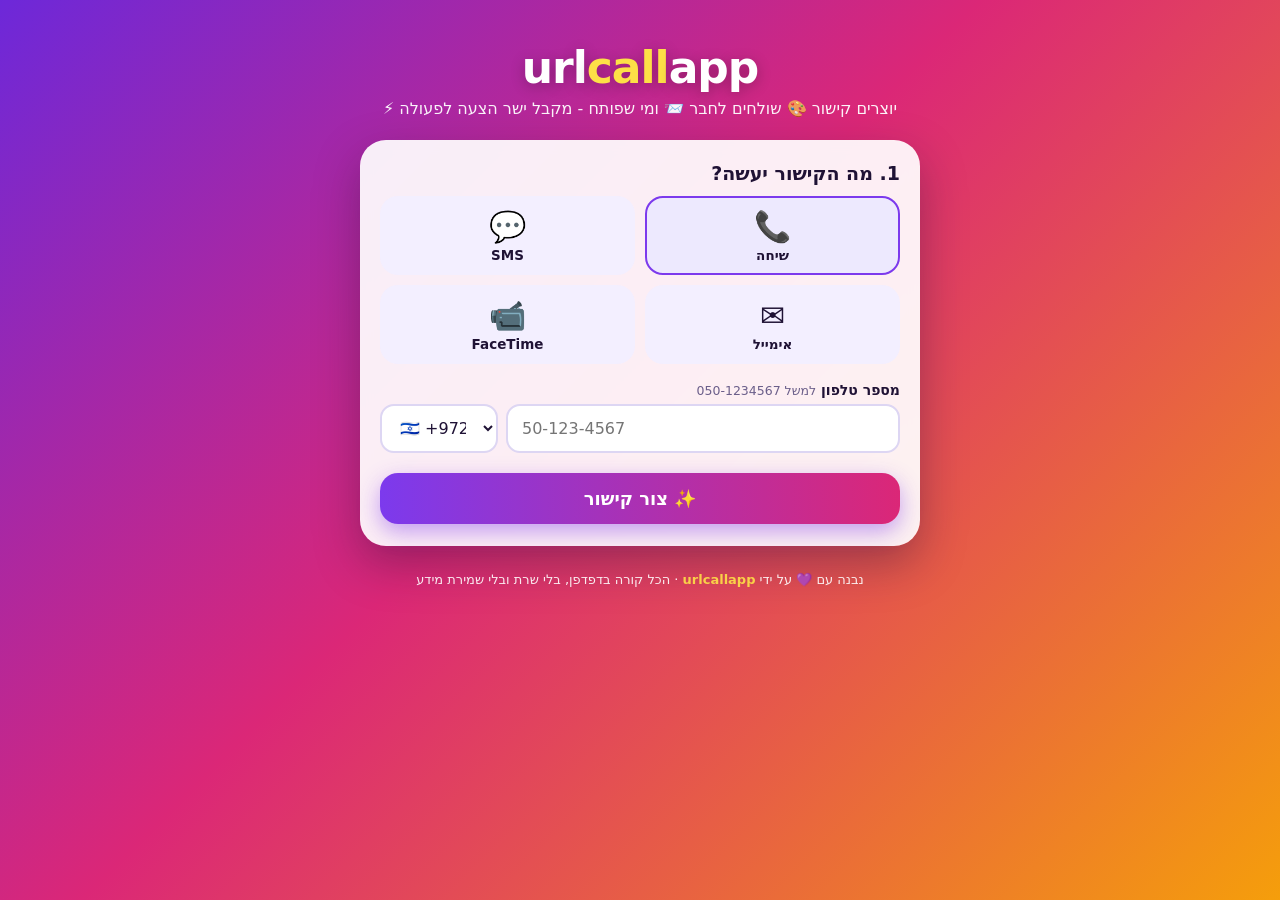
==== index.html @ d6817aa0 "urlcallapp: colorful protocol-link generator (tel/sms/mailto/facetime)" ====
<!DOCTYPE html>
<html lang="he" dir="rtl">
<head>
<meta charset="UTF-8">
<meta name="viewport" content="width=device-width, initial-scale=1.0, viewport-fit=cover">
<title>urlcallapp - קישורים שמפעילים פעולות</title>
<meta name="description" content="יוצרים קישור, שולחים, ומי שפותח מקבל ישר הצעה להתקשר, לשלוח וואטסאפ או מייל.">
<style>
  :root{
    --ink:#1f1235;
    --card:rgba(255,255,255,.92);
  }
  *{box-sizing:border-box;margin:0;padding:0}
  html,body{min-height:100%}
  body{
    font-family:"Heebo","Segoe UI",system-ui,-apple-system,Arial,sans-serif;
    color:var(--ink);
    background:linear-gradient(135deg,#6d28d9 0%,#db2777 45%,#f59e0b 100%);
    background-attachment:fixed;
    display:flex;flex-direction:column;align-items:center;
    padding:24px 14px 60px;
  }
  .wrap{width:100%;max-width:560px}
  header{text-align:center;color:#fff;margin:18px 0 22px}
  header .logo{
    font-size:44px;font-weight:800;letter-spacing:-1px;
    text-shadow:0 3px 14px rgba(0,0,0,.25);
  }
  header .logo span{color:#fde047}
  header p{margin-top:6px;font-size:16px;opacity:.95}
  .card{
    background:var(--card);
    border-radius:26px;
    padding:22px 20px;
    box-shadow:0 18px 45px rgba(31,18,53,.35);
    backdrop-filter:blur(6px);
  }
  h2{font-size:19px;margin-bottom:12px}
  .proto-grid{display:grid;grid-template-columns:repeat(2,1fr);gap:10px;margin-bottom:18px}
  .proto{
    border:2.5px solid transparent;
    background:#f3efff;
    border-radius:18px;
    padding:12px 6px 10px;
    text-align:center;cursor:pointer;
    transition:transform .12s ease, border-color .12s, background .12s;
    user-select:none;
  }
  .proto:hover{transform:translateY(-2px)}
  .proto .ic{font-size:30px;line-height:1.1}
  .proto .nm{font-size:13.5px;font-weight:700;margin-top:4px}
  .proto[data-p="tel"].active{border-color:#7c3aed;background:#ede9fe}
  .proto[data-p="sms"].active{border-color:#0891b2;background:#e0f7fc}
  .proto[data-p="mailto"].active{border-color:#db2777;background:#fde7f1}
  .proto[data-p="facetime"].active{border-color:#2563eb;background:#e3edfe}
  label{display:block;font-size:14px;font-weight:700;margin:14px 0 6px}
  .hint{font-weight:400;color:#6b5f8a;font-size:12.5px}
  input,textarea,select{
    width:100%;font:inherit;font-size:16px;
    padding:12px 14px;border-radius:14px;border:2px solid #ddd6f3;
    background:#fff;color:var(--ink);outline:none;
  }
  input:focus,textarea:focus,select:focus{border-color:#7c3aed}
  textarea{min-height:74px;resize:vertical}
  .phone-row{display:flex;gap:8px;direction:ltr}
  .phone-row select{width:118px;flex:none;direction:ltr}
  .phone-row input{flex:1;direction:ltr;text-align:left}
  .ltr{direction:ltr;text-align:left}
  .btn{
    display:block;width:100%;border:0;cursor:pointer;
    font:inherit;font-weight:800;font-size:18px;color:#fff;
    padding:15px;border-radius:18px;margin-top:20px;
    background:linear-gradient(90deg,#7c3aed,#db2777);
    box-shadow:0 8px 22px rgba(124,58,237,.45);
    transition:transform .12s ease;
  }
  .btn:hover{transform:translateY(-2px)}
  .btn:active{transform:scale(.98)}
  #result{display:none;margin-top:18px}
  #result.show{display:block}
  .link-box{
    display:flex;gap:8px;align-items:stretch;
  }
  #out{
    flex:1;font-size:13.5px;background:#f6f3ff;border:2px dashed #b9a8f0;
    border-radius:14px;padding:11px 12px;word-break:break-all;direction:ltr;text-align:left;
    display:flex;align-items:center;
  }
  .copy-btn{
    flex:none;border:0;cursor:pointer;font:inherit;font-weight:800;font-size:15px;
    border-radius:14px;padding:0 16px;color:#fff;
    background:linear-gradient(90deg,#f59e0b,#ea580c);
    box-shadow:0 6px 16px rgba(234,88,12,.4);
    transition:transform .12s;
  }
  .copy-btn:active{transform:scale(.95)}
  .copy-btn.ok{background:linear-gradient(90deg,#16a34a,#059669)}
  .actions-row{display:flex;gap:8px;margin-top:10px}
  .ghost{
    flex:1;text-align:center;text-decoration:none;font-weight:700;font-size:14.5px;
    padding:11px;border-radius:14px;border:2px solid #c9bdf0;color:#5b21b6;background:#fff;
  }
  .ghost:hover{background:#f3efff}
  /* landing mode */
  #landing{display:none;text-align:center}
  body.landing #builder,body.landing header .sub{display:none}
  body.landing #landing{display:block}
  .big-ic{font-size:84px;line-height:1.15;animation:pop .5s ease}
  @keyframes pop{0%{transform:scale(.3);opacity:0}70%{transform:scale(1.12)}100%{transform:scale(1)}}
  .land-title{font-size:24px;font-weight:800;margin:10px 0 4px}
  .land-detail{font-size:17px;color:#4c3f73;word-break:break-all;direction:ltr}
  .land-note{font-size:13.5px;color:#6b5f8a;margin-top:14px}
  footer{color:#fff;text-align:center;margin-top:26px;font-size:13px;opacity:.9}
  footer a{color:#fde047;text-decoration:none;font-weight:700}
  .toast{
    position:fixed;bottom:26px;left:50%;transform:translateX(-50%) translateY(20px);
    background:#16a34a;color:#fff;font-weight:800;padding:12px 22px;border-radius:999px;
    opacity:0;pointer-events:none;transition:all .25s ease;box-shadow:0 10px 26px rgba(0,0,0,.3);
  }
  .toast.show{opacity:1;transform:translateX(-50%) translateY(0)}
</style>
</head>
<body>
<div class="wrap">
  <header>
    <div class="logo">url<span>call</span>app</div>
    <p class="sub">יוצרים קישור 🎨 שולחים לחבר 📨 ומי שפותח - מקבל ישר הצעה לפעולה ⚡</p>
  </header>

  <div class="card" id="builder">
    <h2>1. מה הקישור יעשה?</h2>
    <div class="proto-grid" id="protos"></div>

    <div id="fields"></div>

    <button class="btn" id="gen">✨ צור קישור</button>

    <div id="result">
      <h2>2. הקישור מוכן 🎉</h2>
      <div class="link-box">
        <div id="out"></div>
        <button class="copy-btn" id="copy">העתקה</button>
      </div>
      <div class="actions-row">
        <a class="ghost" id="try" href="#" target="_blank" rel="noopener">🧪 נסה את הקישור</a>
        <button class="ghost" id="share">📤 שיתוף</button>
      </div>
    </div>
  </div>

  <div class="card" id="landing">
    <div class="big-ic" id="lIc">📞</div>
    <div class="land-title" id="lTitle"></div>
    <div class="land-detail" id="lDetail"></div>
    <button class="btn" id="lGo"></button>
    <div class="land-note" id="lNote">אם הפעולה לא נפתחה לבד - לוחצים על הכפתור 👆</div>
  </div>

  <footer>
    נבנה עם 💜 על ידי <a href="https://github.com/urlcallapp" target="_blank" rel="noopener">urlcallapp</a> · הכל קורה בדפדפן, בלי שרת ובלי שמירת מידע
  </footer>
</div>
<div class="toast" id="toast">הקישור הועתק! ✅</div>

<script>
(function(){
  "use strict";

  var PROTOCOLS = {
    tel: {
      name:"שיחה", icon:"📞",
      fields:[{k:"phone",type:"phone",label:"מספר טלפון",hint:"למשל 050-1234567"}],
      target:function(d){ return "tel:" + d.phoneDial; },
      land:function(d){ return {title:"שיחה יוצאת אל", detail:d.phonePretty, btn:"📞 התקשר עכשיו"}; }
    },
    sms: {
      name:"SMS", icon:"💬",
      fields:[
        {k:"phone",type:"phone",label:"מספר טלפון"},
        {k:"text",type:"textarea",label:"הודעה (לא חובה)"}
      ],
      target:function(d){ return "sms:" + d.phoneDial + (d.text ? "?&body=" + encodeURIComponent(d.text) : ""); },
      land:function(d){ return {title:"שליחת SMS אל", detail:d.phonePretty, btn:"💬 פתח הודעה"}; }
    },
    mailto: {
      name:"אימייל", icon:"✉️",
      fields:[
        {k:"email",type:"email",label:"כתובת מייל"},
        {k:"subject",type:"text",label:"נושא (לא חובה)"},
        {k:"body",type:"textarea",label:"תוכן (לא חובה)"}
      ],
      target:function(d){
        var q=[];
        if(d.subject) q.push("subject=" + encodeURIComponent(d.subject));
        if(d.body) q.push("body=" + encodeURIComponent(d.body));
        return "mailto:" + d.email + (q.length ? "?" + q.join("&") : "");
      },
      land:function(d){ return {title:"כתיבת מייל אל", detail:d.email, btn:"✉️ פתח מייל"}; }
    },
    facetime: {
      name:"FaceTime", icon:"📹",
      fields:[{k:"phone",type:"phone",label:"מספר טלפון או אימייל",hint:"מספר, או כתובת מייל של Apple ID"}],
      target:function(d){ return "facetime:" + (d.phoneDial || d.raw); },
      land:function(d){ return {title:"שיחת FaceTime אל", detail:d.phonePretty, btn:"📹 התחל FaceTime"}; }
    },
  };

  var CODES = [
    ["+972","🇮🇱 +972"],["+1","🇺🇸 +1"],["+44","🇬🇧 +44"],["+49","🇩🇪 +49"],
    ["+33","🇫🇷 +33"],["+39","🇮🇹 +39"],["+34","🇪🇸 +34"],["+7","🇷🇺 +7"],
    ["+91","🇮🇳 +91"],["+971","🇦🇪 +971"],["+90","🇹🇷 +90"]
  ];

  var $ = function(id){ return document.getElementById(id); };
  var builder=$("builder"), protosEl=$("protos"), fieldsEl=$("fields"),
      resultEl=$("result"), outEl=$("out"), copyBtn=$("copy"), tryLink=$("try"),
      shareBtn=$("share"), toast=$("toast");

  function esc(s){ return String(s).replace(/[&<>"']/g,function(c){
    return {"&":"&amp;","<":"&lt;",">":"&gt;",'"':"&quot;","'":"&#39;"}[c]; }); }

  /* ---------- landing mode ---------- */
  var qs = new URLSearchParams(location.search);
  var lp = qs.get("p");
  if(lp && PROTOCOLS[lp]){
    var data = {};
    qs.forEach(function(v,k){ if(k!=="p") data[k]=v; });
    decoratePhone(data);
    var proto = PROTOCOLS[lp];
    var target;
    try { target = proto.target(data); } catch(e){ target=null; }
    if(target){
      var info = proto.land(data);
      document.body.classList.add("landing");
      document.title = info.title + " " + (info.detail||"") + " · urlcallapp";
      $("lIc").textContent = proto.icon;
      $("lTitle").textContent = info.title;
      $("lDetail").textContent = info.detail || "";
      var go = $("lGo");
      go.textContent = info.btn;
      go.addEventListener("click", function(){ window.location.href = target; });
      // ניסיון פתיחה אוטומטי; חלק מהדפדפנים דורשים מגע של המשתמש ואז הכפתור מחכה
      setTimeout(function(){ window.location.href = target; }, 650);
      return;
    }
  }

  /* ---------- builder mode ---------- */
  var current = "tel";

  Object.keys(PROTOCOLS).forEach(function(key){
    var p = PROTOCOLS[key];
    var el = document.createElement("div");
    el.className = "proto" + (key===current ? " active":"");
    el.dataset.p = key;
    el.innerHTML = '<div class="ic">'+p.icon+'</div><div class="nm">'+esc(p.name)+'</div>';
    el.addEventListener("click", function(){
      current = key;
      Array.prototype.forEach.call(protosEl.children,function(c){
        c.classList.toggle("active", c.dataset.p===key);
      });
      renderFields();
      resultEl.classList.remove("show");
    });
    protosEl.appendChild(el);
  });

  function renderFields(){
    var p = PROTOCOLS[current];
    fieldsEl.innerHTML = "";
    p.fields.forEach(function(f){
      var lab = document.createElement("label");
      lab.innerHTML = esc(f.label) + (f.hint ? ' <span class="hint">'+esc(f.hint)+'</span>' : "");
      fieldsEl.appendChild(lab);
      if(f.type==="phone"){
        var row = document.createElement("div");
        row.className = "phone-row";
        var sel = document.createElement("select");
        sel.id = "f_"+f.k+"_code";
        CODES.forEach(function(c){
          var o=document.createElement("option");
          o.value=c[0]; o.textContent=c[1];
          sel.appendChild(o);
        });
        var inp = document.createElement("input");
        inp.id = "f_"+f.k; inp.type="tel"; inp.placeholder="50-123-4567";
        inp.autocomplete="off"; inp.inputMode="tel";
        row.appendChild(sel); row.appendChild(inp);
        fieldsEl.appendChild(row);
      } else if(f.type==="textarea"){
        var ta=document.createElement("textarea");
        ta.id="f_"+f.k; ta.placeholder=f.label.replace(" (לא חובה)","");
        fieldsEl.appendChild(ta);
      } else {
        var i2=document.createElement("input");
        i2.id="f_"+f.k; i2.type = f.type==="email" ? "email" : "text";
        if(f.type==="email") i2.className="ltr";
        fieldsEl.appendChild(i2);
      }
    });
  }
  renderFields();

  function val(k){ var e=$("f_"+k); return e ? e.value.trim() : ""; }

  function decoratePhone(d){
    if(!d.phone) return;
    var raw = d.phone;
    var code = d.phone_code || "";
    var digits = raw.replace(/[^\d+]/g,"");
    var intl;
    if(digits.charAt(0)==="+"){ intl = digits.slice(1); }
    else if(code){ intl = code.replace("+","") + digits.replace(/^0+/,""); }
    else if(/^0/.test(digits)){ intl = "972" + digits.replace(/^0+/,""); }
    else { intl = digits; }
    d.raw = raw;
    d.phoneIntl = intl;
    d.phoneDial = /^\+/.test(digits) ? digits : (code ? code + digits.replace(/^0+/,"") : digits);
    d.phonePretty = raw;
  }

  $("gen").addEventListener("click", function(){
    var p = PROTOCOLS[current];
    var params = new URLSearchParams();
    params.set("p", current);
    var missing = false;
    p.fields.forEach(function(f){
      var v = val(f.k);
      if(f.type==="phone"){
        var codeEl = $("f_"+f.k+"_code");
        if(!v){ missing = true; }
        params.set("phone", v);
        if(codeEl) params.set("phone_code", codeEl.value);
      } else {
        if(!v && f.label.indexOf("לא חובה")===-1) missing = true;
        if(v) params.set(f.k, v);
      }
    });
    if(missing){
      toast.textContent = "חסר שדה חובה ✍️";
      toast.style.background="#dc2626";
      toast.classList.add("show");
      setTimeout(function(){ toast.classList.remove("show"); }, 1800);
      return;
    }
    var url = location.origin + location.pathname + "?" + params.toString();
    outEl.textContent = url;
    tryLink.href = url;
    resultEl.classList.add("show");
    resultEl.scrollIntoView({behavior:"smooth", block:"nearest"});
  });

  function doCopy(){
    var text = outEl.textContent;
    function ok(){
      copyBtn.textContent = "הועתק ✅";
      copyBtn.classList.add("ok");
      toast.textContent = "הקישור הועתק! ✅";
      toast.style.background="#16a34a";
      toast.classList.add("show");
      setTimeout(function(){
        toast.classList.remove("show");
        copyBtn.textContent = "העתקה";
        copyBtn.classList.remove("ok");
      }, 1800);
    }
    if(navigator.clipboard && navigator.clipboard.writeText){
      navigator.clipboard.writeText(text).then(ok, function(){ fallback(); });
    } else { fallback(); }
    function fallback(){
      var ta=document.createElement("textarea");
      ta.value=text; document.body.appendChild(ta);
      ta.select();
      try{ document.execCommand("copy"); ok(); }catch(e){}
      document.body.removeChild(ta);
    }
  }
  copyBtn.addEventListener("click", doCopy);

  shareBtn.addEventListener("click", function(){
    var url = outEl.textContent;
    if(navigator.share){
      navigator.share({title:"urlcallapp", url:url}).catch(function(){});
    } else {
      doCopy();
    }
  });
})();
</script>
</body>
</html>
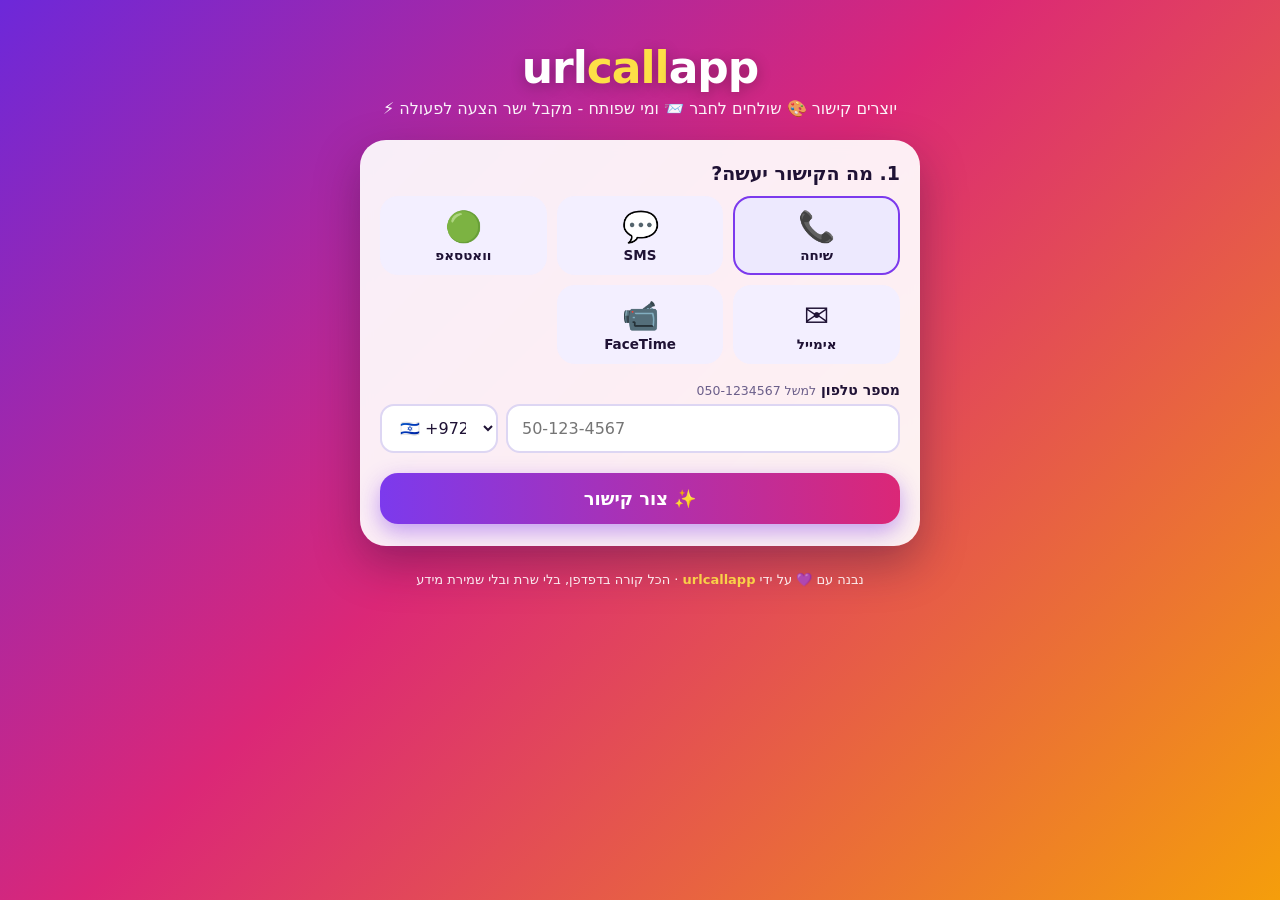
==== commit 0912d0e3: "Add WhatsApp click-to-chat (number+text or text-only), README" ====
--- a/index.html
+++ b/index.html
@@ -36,7 +36,7 @@
     backdrop-filter:blur(6px);
   }
   h2{font-size:19px;margin-bottom:12px}
-  .proto-grid{display:grid;grid-template-columns:repeat(2,1fr);gap:10px;margin-bottom:18px}
+  .proto-grid{display:grid;grid-template-columns:repeat(3,1fr);gap:10px;margin-bottom:18px}
   .proto{
     border:2.5px solid transparent;
     background:#f3efff;
@@ -51,6 +51,7 @@
   .proto .nm{font-size:13.5px;font-weight:700;margin-top:4px}
   .proto[data-p="tel"].active{border-color:#7c3aed;background:#ede9fe}
   .proto[data-p="sms"].active{border-color:#0891b2;background:#e0f7fc}
+  .proto[data-p="whatsapp"].active{border-color:#16a34a;background:#e6f9ed}
   .proto[data-p="mailto"].active{border-color:#db2777;background:#fde7f1}
   .proto[data-p="facetime"].active{border-color:#2563eb;background:#e3edfe}
   label{display:block;font-size:14px;font-weight:700;margin:14px 0 6px}
@@ -181,6 +182,22 @@
       ],
       target:function(d){ return "sms:" + d.phoneDial + (d.text ? "?&body=" + encodeURIComponent(d.text) : ""); },
       land:function(d){ return {title:"שליחת SMS אל", detail:d.phonePretty, btn:"💬 פתח הודעה"}; }
+    },
+    whatsapp: {
+      name:"וואטסאפ", icon:"🟢",
+      anyOf:["phone","text"],
+      fields:[
+        {k:"phone",type:"phone",label:"מספר טלפון",hint:"או למטה: הודעה בלבד והנמען ייבחר בוואטסאפ"},
+        {k:"text",type:"textarea",label:"הודעה מוכנה מראש"}
+      ],
+      target:function(d){
+        if(d.phoneIntl){ return "https://wa.me/" + d.phoneIntl + (d.text ? "?text=" + encodeURIComponent(d.text) : ""); }
+        return "https://wa.me/?text=" + encodeURIComponent(d.text);
+      },
+      land:function(d){
+        if(d.phoneIntl) return {title:"שיחת וואטסאפ עם", detail:d.phonePretty, btn:"🟢 פתח וואטסאפ"};
+        return {title:"הודעת וואטסאפ", detail:d.text || "", btn:"🟢 בחר נמען בוואטסאפ"};
+      }
     },
     mailto: {
       name:"אימייל", icon:"✉️",
@@ -328,14 +345,18 @@
       var v = val(f.k);
       if(f.type==="phone"){
         var codeEl = $("f_"+f.k+"_code");
-        if(!v){ missing = true; }
-        params.set("phone", v);
-        if(codeEl) params.set("phone_code", codeEl.value);
+        if(!v && !p.anyOf){ missing = true; }
+        if(v) params.set("phone", v);
+        if(codeEl && v) params.set("phone_code", codeEl.value);
       } else {
-        if(!v && f.label.indexOf("לא חובה")===-1) missing = true;
+        if(!v && !p.anyOf && f.label.indexOf("לא חובה")===-1) missing = true;
         if(v) params.set(f.k, v);
       }
     });
+    if(p.anyOf){
+      var any = p.anyOf.some(function(k){ return !!val(k); });
+      if(!any) missing = true;
+    }
     if(missing){
       toast.textContent = "חסר שדה חובה ✍️";
       toast.style.background="#dc2626";
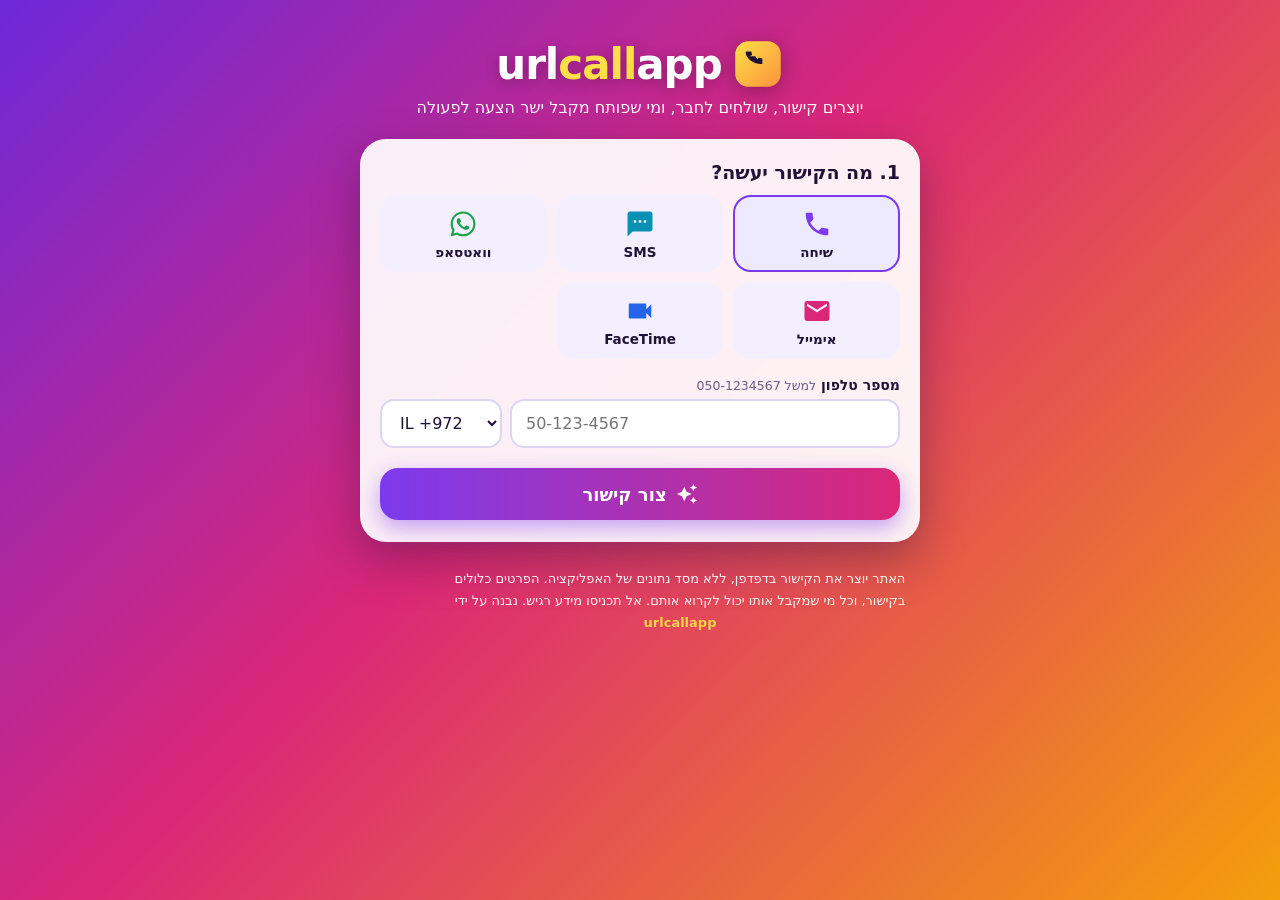
==== commit 807f27e6: "SVG icons, favicon, OG metadata, accurate privacy copy, WhatsApp click-to-chat" ====
--- a/index.html
+++ b/index.html
@@ -4,12 +4,21 @@
 <meta charset="UTF-8">
 <meta name="viewport" content="width=device-width, initial-scale=1.0, viewport-fit=cover">
 <title>urlcallapp - קישורים שמפעילים פעולות</title>
-<meta name="description" content="יוצרים קישור, שולחים, ומי שפותח מקבל ישר הצעה להתקשר, לשלוח וואטסאפ או מייל.">
+<meta name="description" content="יוצרים קישור, שולחים, ומי שפותח מקבל ישר הצעה להתקשר, לשלוח SMS, וואטסאפ או מייל. בלי אפליקציה ובלי שרת.">
+<meta property="og:type" content="website">
+<meta property="og:site_name" content="urlcallapp">
+<meta property="og:title" content="urlcallapp - קישורים שמפעילים פעולות">
+<meta property="og:description" content="יוצרים קישור, שולחים, ומי שפותח מקבל ישר הצעה להתקשר, לשלוח SMS, וואטסאפ או מייל.">
+<meta property="og:url" content="https://urlcallapp.github.io/urlcallapp/">
+<meta property="og:image" content="https://urlcallapp.github.io/urlcallapp/og.jpg">
+<meta property="og:image:type" content="image/jpeg">
+<meta property="og:image:width" content="1200">
+<meta property="og:image:height" content="630">
+<meta name="twitter:card" content="summary_large_image">
+<link rel="icon" type="image/svg+xml" href="favicon.svg">
+<link rel="apple-touch-icon" href="apple-touch-icon.png">
 <style>
-  :root{
-    --ink:#1f1235;
-    --card:rgba(255,255,255,.92);
-  }
+  :root{ --ink:#1f1235; --card:rgba(255,255,255,.93); }
   *{box-sizing:border-box;margin:0;padding:0}
   html,body{min-height:100%}
   body{
@@ -21,34 +30,31 @@
     padding:24px 14px 60px;
   }
   .wrap{width:100%;max-width:560px}
-  header{text-align:center;color:#fff;margin:18px 0 22px}
-  header .logo{
-    font-size:44px;font-weight:800;letter-spacing:-1px;
-    text-shadow:0 3px 14px rgba(0,0,0,.25);
-  }
+  header{text-align:center;color:#fff;margin:14px 0 22px}
+  .brand{display:flex;align-items:center;justify-content:center;gap:10px}
+  .brand .mark{width:52px;height:52px;filter:drop-shadow(0 4px 10px rgba(0,0,0,.3))}
+  header .logo{font-size:42px;font-weight:800;letter-spacing:-1px;text-shadow:0 3px 14px rgba(0,0,0,.25)}
   header .logo span{color:#fde047}
-  header p{margin-top:6px;font-size:16px;opacity:.95}
+  header p{margin-top:8px;font-size:16px;opacity:.95}
   .card{
-    background:var(--card);
-    border-radius:26px;
-    padding:22px 20px;
-    box-shadow:0 18px 45px rgba(31,18,53,.35);
-    backdrop-filter:blur(6px);
+    background:var(--card);border-radius:26px;padding:22px 20px;
+    box-shadow:0 18px 45px rgba(31,18,53,.35);backdrop-filter:blur(6px);
   }
   h2{font-size:19px;margin-bottom:12px}
   .proto-grid{display:grid;grid-template-columns:repeat(3,1fr);gap:10px;margin-bottom:18px}
   .proto{
-    border:2.5px solid transparent;
-    background:#f3efff;
-    border-radius:18px;
-    padding:12px 6px 10px;
-    text-align:center;cursor:pointer;
-    transition:transform .12s ease, border-color .12s, background .12s;
-    user-select:none;
+    border:2.5px solid transparent;background:#f3efff;border-radius:18px;
+    padding:12px 6px 10px;text-align:center;cursor:pointer;
+    transition:transform .12s ease,border-color .12s,background .12s;user-select:none;
   }
   .proto:hover{transform:translateY(-2px)}
-  .proto .ic{font-size:30px;line-height:1.1}
-  .proto .nm{font-size:13.5px;font-weight:700;margin-top:4px}
+  .proto svg{width:30px;height:30px;display:block;margin:0 auto}
+  .proto .nm{font-size:13.5px;font-weight:700;margin-top:5px}
+  .proto[data-p="tel"] svg{color:#7c3aed}
+  .proto[data-p="sms"] svg{color:#0891b2}
+  .proto[data-p="whatsapp"] svg{color:#16a34a}
+  .proto[data-p="mailto"] svg{color:#db2777}
+  .proto[data-p="facetime"] svg{color:#2563eb}
   .proto[data-p="tel"].active{border-color:#7c3aed;background:#ede9fe}
   .proto[data-p="sms"].active{border-color:#0891b2;background:#e0f7fc}
   .proto[data-p="whatsapp"].active{border-color:#16a34a;background:#e6f9ed}
@@ -57,61 +63,57 @@
   label{display:block;font-size:14px;font-weight:700;margin:14px 0 6px}
   .hint{font-weight:400;color:#6b5f8a;font-size:12.5px}
   input,textarea,select{
-    width:100%;font:inherit;font-size:16px;
-    padding:12px 14px;border-radius:14px;border:2px solid #ddd6f3;
-    background:#fff;color:var(--ink);outline:none;
+    width:100%;font:inherit;font-size:16px;padding:12px 14px;border-radius:14px;
+    border:2px solid #ddd6f3;background:#fff;color:var(--ink);outline:none;
   }
   input:focus,textarea:focus,select:focus{border-color:#7c3aed}
   textarea{min-height:74px;resize:vertical}
   .phone-row{display:flex;gap:8px;direction:ltr}
-  .phone-row select{width:118px;flex:none;direction:ltr}
+  .phone-row select{width:122px;flex:none;direction:ltr}
   .phone-row input{flex:1;direction:ltr;text-align:left}
   .ltr{direction:ltr;text-align:left}
   .btn{
-    display:block;width:100%;border:0;cursor:pointer;
-    font:inherit;font-weight:800;font-size:18px;color:#fff;
-    padding:15px;border-radius:18px;margin-top:20px;
-    background:linear-gradient(90deg,#7c3aed,#db2777);
-    box-shadow:0 8px 22px rgba(124,58,237,.45);
+    display:flex;align-items:center;justify-content:center;gap:9px;width:100%;border:0;cursor:pointer;
+    font:inherit;font-weight:800;font-size:18px;color:#fff;padding:15px;border-radius:18px;margin-top:20px;
+    background:linear-gradient(90deg,#7c3aed,#db2777);box-shadow:0 8px 22px rgba(124,58,237,.45);
     transition:transform .12s ease;
   }
+  .btn svg{width:22px;height:22px}
   .btn:hover{transform:translateY(-2px)}
   .btn:active{transform:scale(.98)}
   #result{display:none;margin-top:18px}
   #result.show{display:block}
-  .link-box{
-    display:flex;gap:8px;align-items:stretch;
-  }
+  .link-box{display:flex;gap:8px;align-items:stretch}
   #out{
-    flex:1;font-size:13.5px;background:#f6f3ff;border:2px dashed #b9a8f0;
-    border-radius:14px;padding:11px 12px;word-break:break-all;direction:ltr;text-align:left;
-    display:flex;align-items:center;
+    flex:1;font-size:13.5px;background:#f6f3ff;border:2px dashed #b9a8f0;border-radius:14px;
+    padding:11px 12px;word-break:break-all;direction:ltr;text-align:left;display:flex;align-items:center;
   }
   .copy-btn{
-    flex:none;border:0;cursor:pointer;font:inherit;font-weight:800;font-size:15px;
-    border-radius:14px;padding:0 16px;color:#fff;
-    background:linear-gradient(90deg,#f59e0b,#ea580c);
-    box-shadow:0 6px 16px rgba(234,88,12,.4);
-    transition:transform .12s;
-  }
+    flex:none;border:0;cursor:pointer;font:inherit;font-weight:800;font-size:15px;border-radius:14px;
+    padding:0 16px;color:#fff;background:linear-gradient(90deg,#f59e0b,#ea580c);
+    box-shadow:0 6px 16px rgba(234,88,12,.4);transition:transform .12s;
+    display:flex;align-items:center;gap:7px;
+  }
+  .copy-btn svg{width:17px;height:17px}
   .copy-btn:active{transform:scale(.95)}
   .copy-btn.ok{background:linear-gradient(90deg,#16a34a,#059669)}
   .actions-row{display:flex;gap:8px;margin-top:10px}
   .ghost{
-    flex:1;text-align:center;text-decoration:none;font-weight:700;font-size:14.5px;
-    padding:11px;border-radius:14px;border:2px solid #c9bdf0;color:#5b21b6;background:#fff;
-  }
+    flex:1;display:flex;align-items:center;justify-content:center;gap:7px;text-decoration:none;
+    font-weight:700;font-size:14.5px;padding:11px;border-radius:14px;border:2px solid #c9bdf0;
+    color:#5b21b6;background:#fff;cursor:pointer;font-family:inherit;
+  }
+  .ghost svg{width:17px;height:17px}
   .ghost:hover{background:#f3efff}
-  /* landing mode */
   #landing{display:none;text-align:center}
   body.landing #builder,body.landing header .sub{display:none}
   body.landing #landing{display:block}
-  .big-ic{font-size:84px;line-height:1.15;animation:pop .5s ease}
+  .big-ic{width:84px;height:84px;margin:6px auto 0;display:block;animation:pop .5s ease}
   @keyframes pop{0%{transform:scale(.3);opacity:0}70%{transform:scale(1.12)}100%{transform:scale(1)}}
-  .land-title{font-size:24px;font-weight:800;margin:10px 0 4px}
+  .land-title{font-size:24px;font-weight:800;margin:12px 0 4px}
   .land-detail{font-size:17px;color:#4c3f73;word-break:break-all;direction:ltr}
   .land-note{font-size:13.5px;color:#6b5f8a;margin-top:14px}
-  footer{color:#fff;text-align:center;margin-top:26px;font-size:13px;opacity:.9}
+  footer{color:#fff;text-align:center;margin-top:26px;font-size:13px;opacity:.92;line-height:1.7;max-width:480px}
   footer a{color:#fde047;text-decoration:none;font-weight:700}
   .toast{
     position:fixed;bottom:26px;left:50%;transform:translateX(-50%) translateY(20px);
@@ -124,70 +126,81 @@
 <body>
 <div class="wrap">
   <header>
-    <div class="logo">url<span>call</span>app</div>
-    <p class="sub">יוצרים קישור 🎨 שולחים לחבר 📨 ומי שפותח - מקבל ישר הצעה לפעולה ⚡</p>
+    <div class="brand">
+      <svg class="mark" viewBox="0 0 64 64" aria-hidden="true"><defs><linearGradient id="lg" x1="0" y1="0" x2="1" y2="1"><stop offset="0" stop-color="#fde047"/><stop offset="1" stop-color="#fb923c"/></linearGradient></defs><rect x="4" y="4" width="56" height="56" rx="16" fill="url(#lg)"/><path fill="#1f1235" d="M31.2 21.6c1 1.9 2.6 3.5 4.5 4.5l1.6-1.6c.4-.4 1-.5 1.5-.3 1 .4 2.1.6 3.2.6.9 0 1.6.7 1.6 1.6v6.9c0 .9-.7 1.6-1.6 1.6C26.5 34.9 15.1 23.5 15.1 15c0-.9.7-1.6 1.6-1.6h6.9c.9 0 1.6.7 1.6 1.6 0 1.1.2 2.2.6 3.2.2.5.1 1.1-.3 1.5l-4.3 1.9z" transform="translate(6,7) scale(0.72)"/></svg>
+      <div class="logo">url<span>call</span>app</div>
+    </div>
+    <p class="sub">יוצרים קישור, שולחים לחבר, ומי שפותח מקבל ישר הצעה לפעולה</p>
   </header>
 
   <div class="card" id="builder">
     <h2>1. מה הקישור יעשה?</h2>
     <div class="proto-grid" id="protos"></div>
-
     <div id="fields"></div>
-
-    <button class="btn" id="gen">✨ צור קישור</button>
-
+    <button class="btn" id="gen"><svg viewBox="0 0 24 24" fill="currentColor" aria-hidden="true"><path d="M19 9l1.25-2.75L23 5l-2.75-1.25L19 1l-1.25 2.75L15 5l2.75 1.25L19 9zm-7.5.5L9 4 6.5 9.5 1 12l5.5 2.5L9 20l2.5-5.5L17 12l-5.5-2.5zM19 15l-1.25 2.75L15 19l2.75 1.25L19 23l1.25-2.75L23 19l-2.75-1.25L19 15z"/></svg>צור קישור</button>
     <div id="result">
-      <h2>2. הקישור מוכן 🎉</h2>
+      <h2>2. הקישור מוכן</h2>
       <div class="link-box">
         <div id="out"></div>
-        <button class="copy-btn" id="copy">העתקה</button>
+        <button class="copy-btn" id="copy"><svg viewBox="0 0 24 24" fill="currentColor" aria-hidden="true"><path d="M16 1H4c-1.1 0-2 .9-2 2v14h2V3h12V1zm3 4H8c-1.1 0-2 .9-2 2v14c0 1.1.9 2 2 2h11c1.1 0 2-.9 2-2V7c0-1.1-.9-2-2-2zm0 16H8V7h11v14z"/></svg><span id="copyTxt">העתקה</span></button>
       </div>
       <div class="actions-row">
-        <a class="ghost" id="try" href="#" target="_blank" rel="noopener">🧪 נסה את הקישור</a>
-        <button class="ghost" id="share">📤 שיתוף</button>
+        <a class="ghost" id="try" href="#" target="_blank" rel="noopener"><svg viewBox="0 0 24 24" fill="currentColor" aria-hidden="true"><path d="M19 19H5V5h7V3H5c-1.11 0-2 .9-2 2v14c0 1.1.89 2 2 2h14c1.1 0 2-.9 2-2v-7h-2v7zM14 3v2h3.59l-9.83 9.83 1.41 1.41L19 6.41V10h2V3h-7z"/></svg>נסה את הקישור</a>
+        <button class="ghost" id="share"><svg viewBox="0 0 24 24" fill="currentColor" aria-hidden="true"><path d="M18 16.08c-.76 0-1.44.3-1.96.77L8.91 12.7c.05-.23.09-.46.09-.7s-.04-.47-.09-.7l7.05-4.11c.54.5 1.25.81 2.04.81 1.66 0 3-1.34 3-3s-1.34-3-3-3-3 1.34-3 3c0 .24.04.47.09.7L8.04 9.81C7.5 9.31 6.79 9 6 9c-1.66 0-3 1.34-3 3s1.34 3 3 3c.79 0 1.5-.31 2.04-.81l7.12 4.16c-.05.21-.08.43-.08.65 0 1.61 1.31 2.92 2.92 2.92 1.61 0 2.92-1.31 2.92-2.92s-1.31-2.92-2.92-2.92z"/></svg>שיתוף</button>
       </div>
     </div>
   </div>
 
   <div class="card" id="landing">
-    <div class="big-ic" id="lIc">📞</div>
+    <div id="lIc"></div>
     <div class="land-title" id="lTitle"></div>
     <div class="land-detail" id="lDetail"></div>
     <button class="btn" id="lGo"></button>
-    <div class="land-note" id="lNote">אם הפעולה לא נפתחה לבד - לוחצים על הכפתור 👆</div>
+    <div class="land-note">אם הפעולה לא נפתחה לבד - לוחצים על הכפתור למעלה</div>
   </div>
 
   <footer>
-    נבנה עם 💜 על ידי <a href="https://github.com/urlcallapp" target="_blank" rel="noopener">urlcallapp</a> · הכל קורה בדפדפן, בלי שרת ובלי שמירת מידע
+    האתר יוצר את הקישור בדפדפן, ללא מסד נתונים של האפליקציה.
+    הפרטים כלולים בקישור, וכל מי שמקבל אותו יכול לקרוא אותם. אל תכניסו מידע רגיש.
+    נבנה על ידי <a href="https://github.com/urlcallapp" target="_blank" rel="noopener">urlcallapp</a>
   </footer>
 </div>
-<div class="toast" id="toast">הקישור הועתק! ✅</div>
+<div class="toast" id="toast">הקישור הועתק!</div>
 
 <script>
 (function(){
   "use strict";
 
+  var IC = {
+    tel:'<svg viewBox="0 0 24 24" fill="currentColor" aria-hidden="true"><path d="M6.62 10.79c1.44 2.83 3.76 5.14 6.59 6.59l2.2-2.2c.27-.27.67-.36 1.02-.24 1.12.37 2.33.57 3.57.57.55 0 1 .45 1 1V20c0 .55-.45 1-1 1-9.39 0-17-7.61-17-17 0-.55.45-1 1-1h3.5c.55 0 1 .45 1 1 0 1.25.2 2.45.57 3.57.11.35.03.74-.25 1.02l-2.2 2.2z"/></svg>',
+    sms:'<svg viewBox="0 0 24 24" fill="currentColor" aria-hidden="true"><path d="M20 2H4c-1.1 0-1.99.9-1.99 2L2 22l4-4h14c1.1 0 2-.9 2-2V4c0-1.1-.9-2-2-2zM9 11H7V9h2v2zm4 0h-2V9h2v2zm4 0h-2V9h2v2z"/></svg>',
+    whatsapp:'<svg viewBox="0 0 24 24" fill="currentColor" aria-hidden="true"><path d="M12.04 2c-5.46 0-9.91 4.45-9.91 9.91 0 1.75.46 3.45 1.32 4.95L2.05 22l5.25-1.38c1.45.79 3.08 1.21 4.74 1.21 5.46 0 9.91-4.45 9.91-9.91 0-2.65-1.03-5.14-2.9-7.01A9.816 9.816 0 0 0 12.04 2m.01 1.67c2.2 0 4.26.86 5.82 2.42a8.19 8.19 0 0 1 2.41 5.83c0 4.54-3.7 8.23-8.24 8.23-1.48 0-2.93-.39-4.19-1.15l-.3-.17-3.12.82.83-3.04-.2-.32a8.19 8.19 0 0 1-1.26-4.38c.01-4.54 3.7-8.24 8.25-8.24M8.53 7.33c-.16 0-.43.06-.66.31-.22.25-.87.86-.87 2.07 0 1.22.89 2.39 1 2.56.14.17 1.76 2.67 4.25 3.73.59.27 1.05.42 1.41.53.59.19 1.13.16 1.56.1.48-.07 1.46-.6 1.67-1.18.21-.58.21-1.07.15-1.18-.07-.1-.23-.16-.48-.27-.25-.14-1.47-.74-1.69-.82-.23-.08-.37-.12-.56.12-.16.25-.64.81-.78.97-.15.17-.29.19-.53.07-.26-.13-1.06-.39-2-1.23-.74-.66-1.23-1.47-1.38-1.72-.12-.24-.01-.39.11-.5.11-.11.27-.29.37-.44.13-.14.17-.25.25-.41.08-.17.04-.31-.02-.44-.06-.11-.56-1.35-.77-1.84-.2-.48-.4-.42-.56-.43-.14 0-.3-.01-.47-.01z"/></svg>',
+    mailto:'<svg viewBox="0 0 24 24" fill="currentColor" aria-hidden="true"><path d="M20 4H4c-1.1 0-1.99.9-1.99 2L2 18c0 1.1.9 2 2 2h16c1.1 0 2-.9 2-2V6c0-1.1-.9-2-2-2zm0 4l-8 5-8-5V6l8 5 8-5v2z"/></svg>',
+    facetime:'<svg viewBox="0 0 24 24" fill="currentColor" aria-hidden="true"><path d="M17 10.5V7c0-.55-.45-1-1-1H4c-.55 0-1 .45-1 1v10c0 .55.45 1 1 1h12c.55 0 1-.45 1-1v-3.5l4 4v-11l-4 4z"/></svg>',
+    check:'<svg viewBox="0 0 24 24" fill="currentColor" aria-hidden="true"><path d="M9 16.17L4.83 12l-1.42 1.41L9 19 21 7l-1.41-1.41z"/></svg>'
+  };
+
   var PROTOCOLS = {
     tel: {
-      name:"שיחה", icon:"📞",
+      name:"שיחה", color:"#7c3aed",
       fields:[{k:"phone",type:"phone",label:"מספר טלפון",hint:"למשל 050-1234567"}],
       target:function(d){ return "tel:" + d.phoneDial; },
-      land:function(d){ return {title:"שיחה יוצאת אל", detail:d.phonePretty, btn:"📞 התקשר עכשיו"}; }
+      land:function(d){ return {title:"שיחה יוצאת אל", detail:d.phonePretty, btn:"התקשר עכשיו"}; }
     },
     sms: {
-      name:"SMS", icon:"💬",
+      name:"SMS",
       fields:[
         {k:"phone",type:"phone",label:"מספר טלפון"},
         {k:"text",type:"textarea",label:"הודעה (לא חובה)"}
       ],
       target:function(d){ return "sms:" + d.phoneDial + (d.text ? "?&body=" + encodeURIComponent(d.text) : ""); },
-      land:function(d){ return {title:"שליחת SMS אל", detail:d.phonePretty, btn:"💬 פתח הודעה"}; }
+      land:function(d){ return {title:"שליחת SMS אל", detail:d.phonePretty, btn:"פתח הודעה"}; }
     },
     whatsapp: {
-      name:"וואטסאפ", icon:"🟢",
+      name:"וואטסאפ",
       anyOf:["phone","text"],
       fields:[
-        {k:"phone",type:"phone",label:"מספר טלפון",hint:"או למטה: הודעה בלבד והנמען ייבחר בוואטסאפ"},
+        {k:"phone",type:"phone",label:"מספר טלפון",hint:"או למטה: הודעה בלבד, והנמען ייבחר בוואטסאפ"},
         {k:"text",type:"textarea",label:"הודעה מוכנה מראש"}
       ],
       target:function(d){
@@ -195,12 +208,12 @@
         return "https://wa.me/?text=" + encodeURIComponent(d.text);
       },
       land:function(d){
-        if(d.phoneIntl) return {title:"שיחת וואטסאפ עם", detail:d.phonePretty, btn:"🟢 פתח וואטסאפ"};
-        return {title:"הודעת וואטסאפ", detail:d.text || "", btn:"🟢 בחר נמען בוואטסאפ"};
+        if(d.phoneIntl) return {title:"שיחת וואטסאפ עם", detail:d.phonePretty, btn:"פתח וואטסאפ"};
+        return {title:"הודעת וואטסאפ", detail:d.text || "", btn:"בחר נמען בוואטסאפ"};
       }
     },
     mailto: {
-      name:"אימייל", icon:"✉️",
+      name:"אימייל",
       fields:[
         {k:"email",type:"email",label:"כתובת מייל"},
         {k:"subject",type:"text",label:"נושא (לא חובה)"},
@@ -212,26 +225,26 @@
         if(d.body) q.push("body=" + encodeURIComponent(d.body));
         return "mailto:" + d.email + (q.length ? "?" + q.join("&") : "");
       },
-      land:function(d){ return {title:"כתיבת מייל אל", detail:d.email, btn:"✉️ פתח מייל"}; }
+      land:function(d){ return {title:"כתיבת מייל אל", detail:d.email, btn:"פתח מייל"}; }
     },
     facetime: {
-      name:"FaceTime", icon:"📹",
+      name:"FaceTime",
       fields:[{k:"phone",type:"phone",label:"מספר טלפון או אימייל",hint:"מספר, או כתובת מייל של Apple ID"}],
       target:function(d){ return "facetime:" + (d.phoneDial || d.raw); },
-      land:function(d){ return {title:"שיחת FaceTime אל", detail:d.phonePretty, btn:"📹 התחל FaceTime"}; }
-    },
+      land:function(d){ return {title:"שיחת FaceTime אל", detail:d.phonePretty, btn:"התחל FaceTime"}; }
+    }
   };
 
   var CODES = [
-    ["+972","🇮🇱 +972"],["+1","🇺🇸 +1"],["+44","🇬🇧 +44"],["+49","🇩🇪 +49"],
-    ["+33","🇫🇷 +33"],["+39","🇮🇹 +39"],["+34","🇪🇸 +34"],["+7","🇷🇺 +7"],
-    ["+91","🇮🇳 +91"],["+971","🇦🇪 +971"],["+90","🇹🇷 +90"]
+    ["+972","IL +972"],["+1","US +1"],["+44","UK +44"],["+49","DE +49"],
+    ["+33","FR +33"],["+39","IT +39"],["+34","ES +34"],["+7","RU +7"],
+    ["+91","IN +91"],["+971","AE +971"],["+90","TR +90"]
   ];
 
   var $ = function(id){ return document.getElementById(id); };
-  var builder=$("builder"), protosEl=$("protos"), fieldsEl=$("fields"),
-      resultEl=$("result"), outEl=$("out"), copyBtn=$("copy"), tryLink=$("try"),
-      shareBtn=$("share"), toast=$("toast");
+  var protosEl=$("protos"), fieldsEl=$("fields"), resultEl=$("result"),
+      outEl=$("out"), copyBtn=$("copy"), copyTxt=$("copyTxt"),
+      tryLink=$("try"), shareBtn=$("share"), toast=$("toast");
 
   function esc(s){ return String(s).replace(/[&<>"']/g,function(c){
     return {"&":"&amp;","<":"&lt;",">":"&gt;",'"':"&quot;","'":"&#39;"}[c]; }); }
@@ -250,11 +263,11 @@
       var info = proto.land(data);
       document.body.classList.add("landing");
       document.title = info.title + " " + (info.detail||"") + " · urlcallapp";
-      $("lIc").textContent = proto.icon;
+      $("lIc").innerHTML = IC[lp].replace("<svg", '<svg class="big-ic" style="color:' + ({tel:"#7c3aed",sms:"#0891b2",whatsapp:"#16a34a",mailto:"#db2777",facetime:"#2563eb"})[lp] + '"');
       $("lTitle").textContent = info.title;
       $("lDetail").textContent = info.detail || "";
       var go = $("lGo");
-      go.textContent = info.btn;
+      go.innerHTML = IC[lp] + esc(info.btn);
       go.addEventListener("click", function(){ window.location.href = target; });
       // ניסיון פתיחה אוטומטי; חלק מהדפדפנים דורשים מגע של המשתמש ואז הכפתור מחכה
       setTimeout(function(){ window.location.href = target; }, 650);
@@ -270,7 +283,7 @@
     var el = document.createElement("div");
     el.className = "proto" + (key===current ? " active":"");
     el.dataset.p = key;
-    el.innerHTML = '<div class="ic">'+p.icon+'</div><div class="nm">'+esc(p.name)+'</div>';
+    el.innerHTML = IC[key] + '<div class="nm">'+esc(p.name)+'</div>';
     el.addEventListener("click", function(){
       current = key;
       Array.prototype.forEach.call(protosEl.children,function(c){
@@ -358,7 +371,7 @@
       if(!any) missing = true;
     }
     if(missing){
-      toast.textContent = "חסר שדה חובה ✍️";
+      toast.textContent = "חסר שדה חובה";
       toast.style.background="#dc2626";
       toast.classList.add("show");
       setTimeout(function(){ toast.classList.remove("show"); }, 1800);
@@ -374,14 +387,14 @@
   function doCopy(){
     var text = outEl.textContent;
     function ok(){
-      copyBtn.textContent = "הועתק ✅";
+      copyTxt.textContent = "הועתק";
       copyBtn.classList.add("ok");
-      toast.textContent = "הקישור הועתק! ✅";
+      toast.textContent = "הקישור הועתק!";
       toast.style.background="#16a34a";
       toast.classList.add("show");
       setTimeout(function(){
         toast.classList.remove("show");
-        copyBtn.textContent = "העתקה";
+        copyTxt.textContent = "העתקה";
         copyBtn.classList.remove("ok");
       }, 1800);
     }
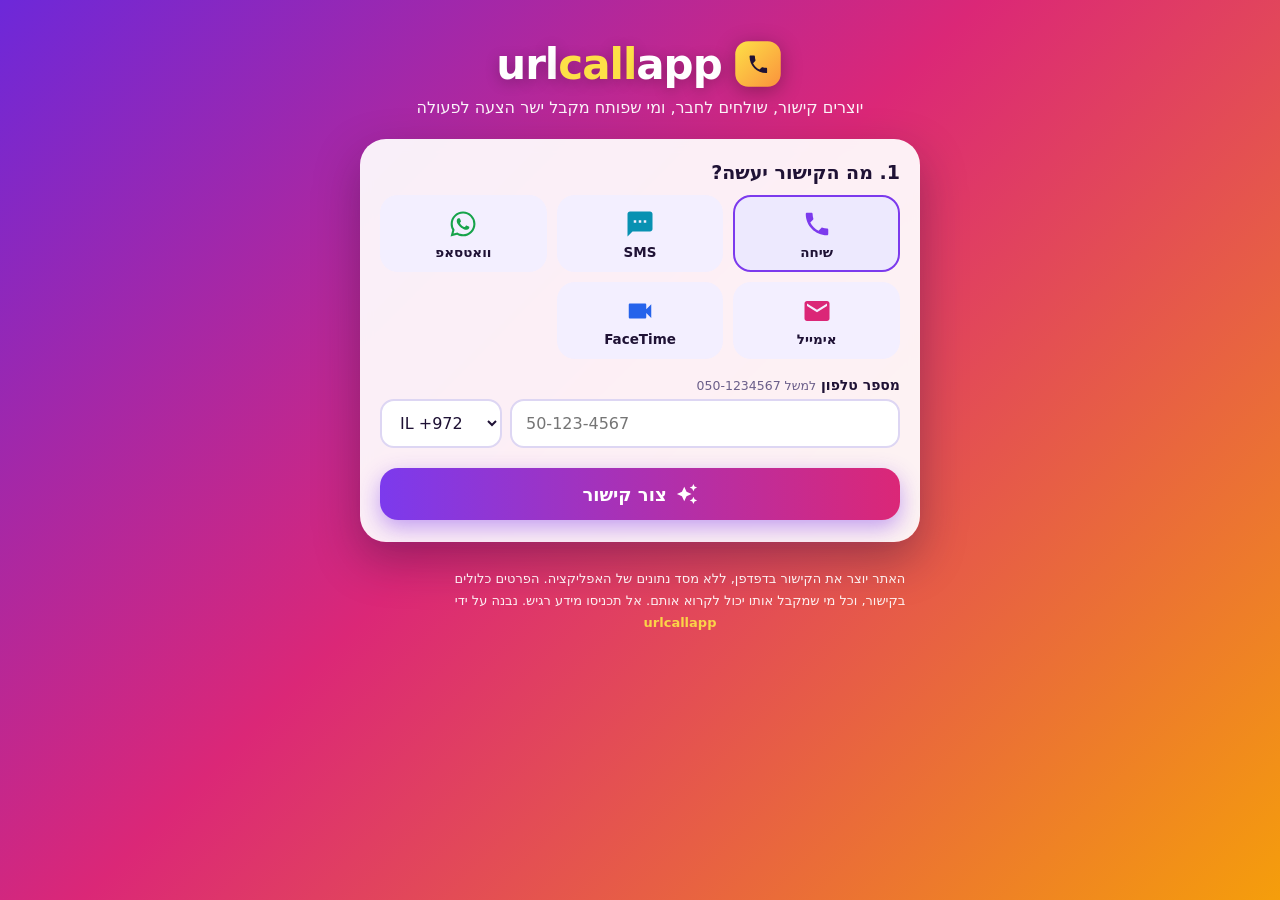
==== commit c6274bbc: "Per-action landing pages with designed OG thumbnails, shared style.css/app.js" ====
--- a/index.html
+++ b/index.html
@@ -17,117 +17,13 @@
 <meta name="twitter:card" content="summary_large_image">
 <link rel="icon" type="image/svg+xml" href="favicon.svg">
 <link rel="apple-touch-icon" href="apple-touch-icon.png">
-<style>
-  :root{ --ink:#1f1235; --card:rgba(255,255,255,.93); }
-  *{box-sizing:border-box;margin:0;padding:0}
-  html,body{min-height:100%}
-  body{
-    font-family:"Heebo","Segoe UI",system-ui,-apple-system,Arial,sans-serif;
-    color:var(--ink);
-    background:linear-gradient(135deg,#6d28d9 0%,#db2777 45%,#f59e0b 100%);
-    background-attachment:fixed;
-    display:flex;flex-direction:column;align-items:center;
-    padding:24px 14px 60px;
-  }
-  .wrap{width:100%;max-width:560px}
-  header{text-align:center;color:#fff;margin:14px 0 22px}
-  .brand{display:flex;align-items:center;justify-content:center;gap:10px}
-  .brand .mark{width:52px;height:52px;filter:drop-shadow(0 4px 10px rgba(0,0,0,.3))}
-  header .logo{font-size:42px;font-weight:800;letter-spacing:-1px;text-shadow:0 3px 14px rgba(0,0,0,.25)}
-  header .logo span{color:#fde047}
-  header p{margin-top:8px;font-size:16px;opacity:.95}
-  .card{
-    background:var(--card);border-radius:26px;padding:22px 20px;
-    box-shadow:0 18px 45px rgba(31,18,53,.35);backdrop-filter:blur(6px);
-  }
-  h2{font-size:19px;margin-bottom:12px}
-  .proto-grid{display:grid;grid-template-columns:repeat(3,1fr);gap:10px;margin-bottom:18px}
-  .proto{
-    border:2.5px solid transparent;background:#f3efff;border-radius:18px;
-    padding:12px 6px 10px;text-align:center;cursor:pointer;
-    transition:transform .12s ease,border-color .12s,background .12s;user-select:none;
-  }
-  .proto:hover{transform:translateY(-2px)}
-  .proto svg{width:30px;height:30px;display:block;margin:0 auto}
-  .proto .nm{font-size:13.5px;font-weight:700;margin-top:5px}
-  .proto[data-p="tel"] svg{color:#7c3aed}
-  .proto[data-p="sms"] svg{color:#0891b2}
-  .proto[data-p="whatsapp"] svg{color:#16a34a}
-  .proto[data-p="mailto"] svg{color:#db2777}
-  .proto[data-p="facetime"] svg{color:#2563eb}
-  .proto[data-p="tel"].active{border-color:#7c3aed;background:#ede9fe}
-  .proto[data-p="sms"].active{border-color:#0891b2;background:#e0f7fc}
-  .proto[data-p="whatsapp"].active{border-color:#16a34a;background:#e6f9ed}
-  .proto[data-p="mailto"].active{border-color:#db2777;background:#fde7f1}
-  .proto[data-p="facetime"].active{border-color:#2563eb;background:#e3edfe}
-  label{display:block;font-size:14px;font-weight:700;margin:14px 0 6px}
-  .hint{font-weight:400;color:#6b5f8a;font-size:12.5px}
-  input,textarea,select{
-    width:100%;font:inherit;font-size:16px;padding:12px 14px;border-radius:14px;
-    border:2px solid #ddd6f3;background:#fff;color:var(--ink);outline:none;
-  }
-  input:focus,textarea:focus,select:focus{border-color:#7c3aed}
-  textarea{min-height:74px;resize:vertical}
-  .phone-row{display:flex;gap:8px;direction:ltr}
-  .phone-row select{width:122px;flex:none;direction:ltr}
-  .phone-row input{flex:1;direction:ltr;text-align:left}
-  .ltr{direction:ltr;text-align:left}
-  .btn{
-    display:flex;align-items:center;justify-content:center;gap:9px;width:100%;border:0;cursor:pointer;
-    font:inherit;font-weight:800;font-size:18px;color:#fff;padding:15px;border-radius:18px;margin-top:20px;
-    background:linear-gradient(90deg,#7c3aed,#db2777);box-shadow:0 8px 22px rgba(124,58,237,.45);
-    transition:transform .12s ease;
-  }
-  .btn svg{width:22px;height:22px}
-  .btn:hover{transform:translateY(-2px)}
-  .btn:active{transform:scale(.98)}
-  #result{display:none;margin-top:18px}
-  #result.show{display:block}
-  .link-box{display:flex;gap:8px;align-items:stretch}
-  #out{
-    flex:1;font-size:13.5px;background:#f6f3ff;border:2px dashed #b9a8f0;border-radius:14px;
-    padding:11px 12px;word-break:break-all;direction:ltr;text-align:left;display:flex;align-items:center;
-  }
-  .copy-btn{
-    flex:none;border:0;cursor:pointer;font:inherit;font-weight:800;font-size:15px;border-radius:14px;
-    padding:0 16px;color:#fff;background:linear-gradient(90deg,#f59e0b,#ea580c);
-    box-shadow:0 6px 16px rgba(234,88,12,.4);transition:transform .12s;
-    display:flex;align-items:center;gap:7px;
-  }
-  .copy-btn svg{width:17px;height:17px}
-  .copy-btn:active{transform:scale(.95)}
-  .copy-btn.ok{background:linear-gradient(90deg,#16a34a,#059669)}
-  .actions-row{display:flex;gap:8px;margin-top:10px}
-  .ghost{
-    flex:1;display:flex;align-items:center;justify-content:center;gap:7px;text-decoration:none;
-    font-weight:700;font-size:14.5px;padding:11px;border-radius:14px;border:2px solid #c9bdf0;
-    color:#5b21b6;background:#fff;cursor:pointer;font-family:inherit;
-  }
-  .ghost svg{width:17px;height:17px}
-  .ghost:hover{background:#f3efff}
-  #landing{display:none;text-align:center}
-  body.landing #builder,body.landing header .sub{display:none}
-  body.landing #landing{display:block}
-  .big-ic{width:84px;height:84px;margin:6px auto 0;display:block;animation:pop .5s ease}
-  @keyframes pop{0%{transform:scale(.3);opacity:0}70%{transform:scale(1.12)}100%{transform:scale(1)}}
-  .land-title{font-size:24px;font-weight:800;margin:12px 0 4px}
-  .land-detail{font-size:17px;color:#4c3f73;word-break:break-all;direction:ltr}
-  .land-note{font-size:13.5px;color:#6b5f8a;margin-top:14px}
-  footer{color:#fff;text-align:center;margin-top:26px;font-size:13px;opacity:.92;line-height:1.7;max-width:480px}
-  footer a{color:#fde047;text-decoration:none;font-weight:700}
-  .toast{
-    position:fixed;bottom:26px;left:50%;transform:translateX(-50%) translateY(20px);
-    background:#16a34a;color:#fff;font-weight:800;padding:12px 22px;border-radius:999px;
-    opacity:0;pointer-events:none;transition:all .25s ease;box-shadow:0 10px 26px rgba(0,0,0,.3);
-  }
-  .toast.show{opacity:1;transform:translateX(-50%) translateY(0)}
-</style>
+<link rel="stylesheet" href="style.css">
 </head>
-<body>
+<body data-mode="builder">
 <div class="wrap">
   <header>
     <div class="brand">
-      <svg class="mark" viewBox="0 0 64 64" aria-hidden="true"><defs><linearGradient id="lg" x1="0" y1="0" x2="1" y2="1"><stop offset="0" stop-color="#fde047"/><stop offset="1" stop-color="#fb923c"/></linearGradient></defs><rect x="4" y="4" width="56" height="56" rx="16" fill="url(#lg)"/><path fill="#1f1235" d="M31.2 21.6c1 1.9 2.6 3.5 4.5 4.5l1.6-1.6c.4-.4 1-.5 1.5-.3 1 .4 2.1.6 3.2.6.9 0 1.6.7 1.6 1.6v6.9c0 .9-.7 1.6-1.6 1.6C26.5 34.9 15.1 23.5 15.1 15c0-.9.7-1.6 1.6-1.6h6.9c.9 0 1.6.7 1.6 1.6 0 1.1.2 2.2.6 3.2.2.5.1 1.1-.3 1.5l-4.3 1.9z" transform="translate(6,7) scale(0.72)"/></svg>
+      <svg class="mark" viewBox="0 0 64 64" aria-hidden="true"><defs><linearGradient id="lg" x1="0" y1="0" x2="1" y2="1"><stop offset="0" stop-color="#fde047"/><stop offset="1" stop-color="#fb923c"/></linearGradient></defs><rect x="4" y="4" width="56" height="56" rx="16" fill="url(#lg)"/><path fill="#1f1235" d="M6.62 10.79c1.44 2.83 3.76 5.14 6.59 6.59l2.2-2.2c.27-.27.67-.36 1.02-.24 1.12.37 2.33.57 3.57.57.55 0 1 .45 1 1V20c0 .55-.45 1-1 1-9.39 0-17-7.61-17-17 0-.55.45-1 1-1h3.5c.55 0 1 .45 1 1 0 1.25.2 2.45.57 3.57.11.35.03.74-.25 1.02l-2.2 2.2z" transform="translate(18,18) scale(1.2)"/></svg>
       <div class="logo">url<span>call</span>app</div>
     </div>
     <p class="sub">יוצרים קישור, שולחים לחבר, ומי שפותח מקבל ישר הצעה לפעולה</p>
@@ -151,14 +47,6 @@
     </div>
   </div>
 
-  <div class="card" id="landing">
-    <div id="lIc"></div>
-    <div class="land-title" id="lTitle"></div>
-    <div class="land-detail" id="lDetail"></div>
-    <button class="btn" id="lGo"></button>
-    <div class="land-note">אם הפעולה לא נפתחה לבד - לוחצים על הכפתור למעלה</div>
-  </div>
-
   <footer>
     האתר יוצר את הקישור בדפדפן, ללא מסד נתונים של האפליקציה.
     הפרטים כלולים בקישור, וכל מי שמקבל אותו יכול לקרוא אותם. אל תכניסו מידע רגיש.
@@ -166,260 +54,6 @@
   </footer>
 </div>
 <div class="toast" id="toast">הקישור הועתק!</div>
-
-<script>
-(function(){
-  "use strict";
-
-  var IC = {
-    tel:'<svg viewBox="0 0 24 24" fill="currentColor" aria-hidden="true"><path d="M6.62 10.79c1.44 2.83 3.76 5.14 6.59 6.59l2.2-2.2c.27-.27.67-.36 1.02-.24 1.12.37 2.33.57 3.57.57.55 0 1 .45 1 1V20c0 .55-.45 1-1 1-9.39 0-17-7.61-17-17 0-.55.45-1 1-1h3.5c.55 0 1 .45 1 1 0 1.25.2 2.45.57 3.57.11.35.03.74-.25 1.02l-2.2 2.2z"/></svg>',
-    sms:'<svg viewBox="0 0 24 24" fill="currentColor" aria-hidden="true"><path d="M20 2H4c-1.1 0-1.99.9-1.99 2L2 22l4-4h14c1.1 0 2-.9 2-2V4c0-1.1-.9-2-2-2zM9 11H7V9h2v2zm4 0h-2V9h2v2zm4 0h-2V9h2v2z"/></svg>',
-    whatsapp:'<svg viewBox="0 0 24 24" fill="currentColor" aria-hidden="true"><path d="M12.04 2c-5.46 0-9.91 4.45-9.91 9.91 0 1.75.46 3.45 1.32 4.95L2.05 22l5.25-1.38c1.45.79 3.08 1.21 4.74 1.21 5.46 0 9.91-4.45 9.91-9.91 0-2.65-1.03-5.14-2.9-7.01A9.816 9.816 0 0 0 12.04 2m.01 1.67c2.2 0 4.26.86 5.82 2.42a8.19 8.19 0 0 1 2.41 5.83c0 4.54-3.7 8.23-8.24 8.23-1.48 0-2.93-.39-4.19-1.15l-.3-.17-3.12.82.83-3.04-.2-.32a8.19 8.19 0 0 1-1.26-4.38c.01-4.54 3.7-8.24 8.25-8.24M8.53 7.33c-.16 0-.43.06-.66.31-.22.25-.87.86-.87 2.07 0 1.22.89 2.39 1 2.56.14.17 1.76 2.67 4.25 3.73.59.27 1.05.42 1.41.53.59.19 1.13.16 1.56.1.48-.07 1.46-.6 1.67-1.18.21-.58.21-1.07.15-1.18-.07-.1-.23-.16-.48-.27-.25-.14-1.47-.74-1.69-.82-.23-.08-.37-.12-.56.12-.16.25-.64.81-.78.97-.15.17-.29.19-.53.07-.26-.13-1.06-.39-2-1.23-.74-.66-1.23-1.47-1.38-1.72-.12-.24-.01-.39.11-.5.11-.11.27-.29.37-.44.13-.14.17-.25.25-.41.08-.17.04-.31-.02-.44-.06-.11-.56-1.35-.77-1.84-.2-.48-.4-.42-.56-.43-.14 0-.3-.01-.47-.01z"/></svg>',
-    mailto:'<svg viewBox="0 0 24 24" fill="currentColor" aria-hidden="true"><path d="M20 4H4c-1.1 0-1.99.9-1.99 2L2 18c0 1.1.9 2 2 2h16c1.1 0 2-.9 2-2V6c0-1.1-.9-2-2-2zm0 4l-8 5-8-5V6l8 5 8-5v2z"/></svg>',
-    facetime:'<svg viewBox="0 0 24 24" fill="currentColor" aria-hidden="true"><path d="M17 10.5V7c0-.55-.45-1-1-1H4c-.55 0-1 .45-1 1v10c0 .55.45 1 1 1h12c.55 0 1-.45 1-1v-3.5l4 4v-11l-4 4z"/></svg>',
-    check:'<svg viewBox="0 0 24 24" fill="currentColor" aria-hidden="true"><path d="M9 16.17L4.83 12l-1.42 1.41L9 19 21 7l-1.41-1.41z"/></svg>'
-  };
-
-  var PROTOCOLS = {
-    tel: {
-      name:"שיחה", color:"#7c3aed",
-      fields:[{k:"phone",type:"phone",label:"מספר טלפון",hint:"למשל 050-1234567"}],
-      target:function(d){ return "tel:" + d.phoneDial; },
-      land:function(d){ return {title:"שיחה יוצאת אל", detail:d.phonePretty, btn:"התקשר עכשיו"}; }
-    },
-    sms: {
-      name:"SMS",
-      fields:[
-        {k:"phone",type:"phone",label:"מספר טלפון"},
-        {k:"text",type:"textarea",label:"הודעה (לא חובה)"}
-      ],
-      target:function(d){ return "sms:" + d.phoneDial + (d.text ? "?&body=" + encodeURIComponent(d.text) : ""); },
-      land:function(d){ return {title:"שליחת SMS אל", detail:d.phonePretty, btn:"פתח הודעה"}; }
-    },
-    whatsapp: {
-      name:"וואטסאפ",
-      anyOf:["phone","text"],
-      fields:[
-        {k:"phone",type:"phone",label:"מספר טלפון",hint:"או למטה: הודעה בלבד, והנמען ייבחר בוואטסאפ"},
-        {k:"text",type:"textarea",label:"הודעה מוכנה מראש"}
-      ],
-      target:function(d){
-        if(d.phoneIntl){ return "https://wa.me/" + d.phoneIntl + (d.text ? "?text=" + encodeURIComponent(d.text) : ""); }
-        return "https://wa.me/?text=" + encodeURIComponent(d.text);
-      },
-      land:function(d){
-        if(d.phoneIntl) return {title:"שיחת וואטסאפ עם", detail:d.phonePretty, btn:"פתח וואטסאפ"};
-        return {title:"הודעת וואטסאפ", detail:d.text || "", btn:"בחר נמען בוואטסאפ"};
-      }
-    },
-    mailto: {
-      name:"אימייל",
-      fields:[
-        {k:"email",type:"email",label:"כתובת מייל"},
-        {k:"subject",type:"text",label:"נושא (לא חובה)"},
-        {k:"body",type:"textarea",label:"תוכן (לא חובה)"}
-      ],
-      target:function(d){
-        var q=[];
-        if(d.subject) q.push("subject=" + encodeURIComponent(d.subject));
-        if(d.body) q.push("body=" + encodeURIComponent(d.body));
-        return "mailto:" + d.email + (q.length ? "?" + q.join("&") : "");
-      },
-      land:function(d){ return {title:"כתיבת מייל אל", detail:d.email, btn:"פתח מייל"}; }
-    },
-    facetime: {
-      name:"FaceTime",
-      fields:[{k:"phone",type:"phone",label:"מספר טלפון או אימייל",hint:"מספר, או כתובת מייל של Apple ID"}],
-      target:function(d){ return "facetime:" + (d.phoneDial || d.raw); },
-      land:function(d){ return {title:"שיחת FaceTime אל", detail:d.phonePretty, btn:"התחל FaceTime"}; }
-    }
-  };
-
-  var CODES = [
-    ["+972","IL +972"],["+1","US +1"],["+44","UK +44"],["+49","DE +49"],
-    ["+33","FR +33"],["+39","IT +39"],["+34","ES +34"],["+7","RU +7"],
-    ["+91","IN +91"],["+971","AE +971"],["+90","TR +90"]
-  ];
-
-  var $ = function(id){ return document.getElementById(id); };
-  var protosEl=$("protos"), fieldsEl=$("fields"), resultEl=$("result"),
-      outEl=$("out"), copyBtn=$("copy"), copyTxt=$("copyTxt"),
-      tryLink=$("try"), shareBtn=$("share"), toast=$("toast");
-
-  function esc(s){ return String(s).replace(/[&<>"']/g,function(c){
-    return {"&":"&amp;","<":"&lt;",">":"&gt;",'"':"&quot;","'":"&#39;"}[c]; }); }
-
-  /* ---------- landing mode ---------- */
-  var qs = new URLSearchParams(location.search);
-  var lp = qs.get("p");
-  if(lp && PROTOCOLS[lp]){
-    var data = {};
-    qs.forEach(function(v,k){ if(k!=="p") data[k]=v; });
-    decoratePhone(data);
-    var proto = PROTOCOLS[lp];
-    var target;
-    try { target = proto.target(data); } catch(e){ target=null; }
-    if(target){
-      var info = proto.land(data);
-      document.body.classList.add("landing");
-      document.title = info.title + " " + (info.detail||"") + " · urlcallapp";
-      $("lIc").innerHTML = IC[lp].replace("<svg", '<svg class="big-ic" style="color:' + ({tel:"#7c3aed",sms:"#0891b2",whatsapp:"#16a34a",mailto:"#db2777",facetime:"#2563eb"})[lp] + '"');
-      $("lTitle").textContent = info.title;
-      $("lDetail").textContent = info.detail || "";
-      var go = $("lGo");
-      go.innerHTML = IC[lp] + esc(info.btn);
-      go.addEventListener("click", function(){ window.location.href = target; });
-      // ניסיון פתיחה אוטומטי; חלק מהדפדפנים דורשים מגע של המשתמש ואז הכפתור מחכה
-      setTimeout(function(){ window.location.href = target; }, 650);
-      return;
-    }
-  }
-
-  /* ---------- builder mode ---------- */
-  var current = "tel";
-
-  Object.keys(PROTOCOLS).forEach(function(key){
-    var p = PROTOCOLS[key];
-    var el = document.createElement("div");
-    el.className = "proto" + (key===current ? " active":"");
-    el.dataset.p = key;
-    el.innerHTML = IC[key] + '<div class="nm">'+esc(p.name)+'</div>';
-    el.addEventListener("click", function(){
-      current = key;
-      Array.prototype.forEach.call(protosEl.children,function(c){
-        c.classList.toggle("active", c.dataset.p===key);
-      });
-      renderFields();
-      resultEl.classList.remove("show");
-    });
-    protosEl.appendChild(el);
-  });
-
-  function renderFields(){
-    var p = PROTOCOLS[current];
-    fieldsEl.innerHTML = "";
-    p.fields.forEach(function(f){
-      var lab = document.createElement("label");
-      lab.innerHTML = esc(f.label) + (f.hint ? ' <span class="hint">'+esc(f.hint)+'</span>' : "");
-      fieldsEl.appendChild(lab);
-      if(f.type==="phone"){
-        var row = document.createElement("div");
-        row.className = "phone-row";
-        var sel = document.createElement("select");
-        sel.id = "f_"+f.k+"_code";
-        CODES.forEach(function(c){
-          var o=document.createElement("option");
-          o.value=c[0]; o.textContent=c[1];
-          sel.appendChild(o);
-        });
-        var inp = document.createElement("input");
-        inp.id = "f_"+f.k; inp.type="tel"; inp.placeholder="50-123-4567";
-        inp.autocomplete="off"; inp.inputMode="tel";
-        row.appendChild(sel); row.appendChild(inp);
-        fieldsEl.appendChild(row);
-      } else if(f.type==="textarea"){
-        var ta=document.createElement("textarea");
-        ta.id="f_"+f.k; ta.placeholder=f.label.replace(" (לא חובה)","");
-        fieldsEl.appendChild(ta);
-      } else {
-        var i2=document.createElement("input");
-        i2.id="f_"+f.k; i2.type = f.type==="email" ? "email" : "text";
-        if(f.type==="email") i2.className="ltr";
-        fieldsEl.appendChild(i2);
-      }
-    });
-  }
-  renderFields();
-
-  function val(k){ var e=$("f_"+k); return e ? e.value.trim() : ""; }
-
-  function decoratePhone(d){
-    if(!d.phone) return;
-    var raw = d.phone;
-    var code = d.phone_code || "";
-    var digits = raw.replace(/[^\d+]/g,"");
-    var intl;
-    if(digits.charAt(0)==="+"){ intl = digits.slice(1); }
-    else if(code){ intl = code.replace("+","") + digits.replace(/^0+/,""); }
-    else if(/^0/.test(digits)){ intl = "972" + digits.replace(/^0+/,""); }
-    else { intl = digits; }
-    d.raw = raw;
-    d.phoneIntl = intl;
-    d.phoneDial = /^\+/.test(digits) ? digits : (code ? code + digits.replace(/^0+/,"") : digits);
-    d.phonePretty = raw;
-  }
-
-  $("gen").addEventListener("click", function(){
-    var p = PROTOCOLS[current];
-    var params = new URLSearchParams();
-    params.set("p", current);
-    var missing = false;
-    p.fields.forEach(function(f){
-      var v = val(f.k);
-      if(f.type==="phone"){
-        var codeEl = $("f_"+f.k+"_code");
-        if(!v && !p.anyOf){ missing = true; }
-        if(v) params.set("phone", v);
-        if(codeEl && v) params.set("phone_code", codeEl.value);
-      } else {
-        if(!v && !p.anyOf && f.label.indexOf("לא חובה")===-1) missing = true;
-        if(v) params.set(f.k, v);
-      }
-    });
-    if(p.anyOf){
-      var any = p.anyOf.some(function(k){ return !!val(k); });
-      if(!any) missing = true;
-    }
-    if(missing){
-      toast.textContent = "חסר שדה חובה";
-      toast.style.background="#dc2626";
-      toast.classList.add("show");
-      setTimeout(function(){ toast.classList.remove("show"); }, 1800);
-      return;
-    }
-    var url = location.origin + location.pathname + "?" + params.toString();
-    outEl.textContent = url;
-    tryLink.href = url;
-    resultEl.classList.add("show");
-    resultEl.scrollIntoView({behavior:"smooth", block:"nearest"});
-  });
-
-  function doCopy(){
-    var text = outEl.textContent;
-    function ok(){
-      copyTxt.textContent = "הועתק";
-      copyBtn.classList.add("ok");
-      toast.textContent = "הקישור הועתק!";
-      toast.style.background="#16a34a";
-      toast.classList.add("show");
-      setTimeout(function(){
-        toast.classList.remove("show");
-        copyTxt.textContent = "העתקה";
-        copyBtn.classList.remove("ok");
-      }, 1800);
-    }
-    if(navigator.clipboard && navigator.clipboard.writeText){
-      navigator.clipboard.writeText(text).then(ok, function(){ fallback(); });
-    } else { fallback(); }
-    function fallback(){
-      var ta=document.createElement("textarea");
-      ta.value=text; document.body.appendChild(ta);
-      ta.select();
-      try{ document.execCommand("copy"); ok(); }catch(e){}
-      document.body.removeChild(ta);
-    }
-  }
-  copyBtn.addEventListener("click", doCopy);
-
-  shareBtn.addEventListener("click", function(){
-    var url = outEl.textContent;
-    if(navigator.share){
-      navigator.share({title:"urlcallapp", url:url}).catch(function(){});
-    } else {
-      doCopy();
-    }
-  });
-})();
-</script>
+<script src="app.js"></script>
 </body>
 </html>
--- a/style.css
+++ b/style.css
@@ -0,0 +1,103 @@
+:root{ --ink:#1f1235; --card:rgba(255,255,255,.93); }
+  *{box-sizing:border-box;margin:0;padding:0}
+  html,body{min-height:100%}
+  body{
+    font-family:"Heebo","Segoe UI",system-ui,-apple-system,Arial,sans-serif;
+    color:var(--ink);
+    background:linear-gradient(135deg,#6d28d9 0%,#db2777 45%,#f59e0b 100%);
+    background-attachment:fixed;
+    display:flex;flex-direction:column;align-items:center;
+    padding:24px 14px 60px;
+  }
+  .wrap{width:100%;max-width:560px}
+  header{text-align:center;color:#fff;margin:14px 0 22px}
+  .brand{display:flex;align-items:center;justify-content:center;gap:10px}
+  .brand .mark{width:52px;height:52px;filter:drop-shadow(0 4px 10px rgba(0,0,0,.3))}
+  header .logo{font-size:42px;font-weight:800;letter-spacing:-1px;text-shadow:0 3px 14px rgba(0,0,0,.25)}
+  header .logo span{color:#fde047}
+  header p{margin-top:8px;font-size:16px;opacity:.95}
+  .card{
+    background:var(--card);border-radius:26px;padding:22px 20px;
+    box-shadow:0 18px 45px rgba(31,18,53,.35);backdrop-filter:blur(6px);
+  }
+  h2{font-size:19px;margin-bottom:12px}
+  .proto-grid{display:grid;grid-template-columns:repeat(3,1fr);gap:10px;margin-bottom:18px}
+  .proto{
+    border:2.5px solid transparent;background:#f3efff;border-radius:18px;
+    padding:12px 6px 10px;text-align:center;cursor:pointer;
+    transition:transform .12s ease,border-color .12s,background .12s;user-select:none;
+  }
+  .proto:hover{transform:translateY(-2px)}
+  .proto svg{width:30px;height:30px;display:block;margin:0 auto}
+  .proto .nm{font-size:13.5px;font-weight:700;margin-top:5px}
+  .proto[data-p="tel"] svg{color:#7c3aed}
+  .proto[data-p="sms"] svg{color:#0891b2}
+  .proto[data-p="whatsapp"] svg{color:#16a34a}
+  .proto[data-p="mailto"] svg{color:#db2777}
+  .proto[data-p="facetime"] svg{color:#2563eb}
+  .proto[data-p="tel"].active{border-color:#7c3aed;background:#ede9fe}
+  .proto[data-p="sms"].active{border-color:#0891b2;background:#e0f7fc}
+  .proto[data-p="whatsapp"].active{border-color:#16a34a;background:#e6f9ed}
+  .proto[data-p="mailto"].active{border-color:#db2777;background:#fde7f1}
+  .proto[data-p="facetime"].active{border-color:#2563eb;background:#e3edfe}
+  label{display:block;font-size:14px;font-weight:700;margin:14px 0 6px}
+  .hint{font-weight:400;color:#6b5f8a;font-size:12.5px}
+  input,textarea,select{
+    width:100%;font:inherit;font-size:16px;padding:12px 14px;border-radius:14px;
+    border:2px solid #ddd6f3;background:#fff;color:var(--ink);outline:none;
+  }
+  input:focus,textarea:focus,select:focus{border-color:#7c3aed}
+  textarea{min-height:74px;resize:vertical}
+  .phone-row{display:flex;gap:8px;direction:ltr}
+  .phone-row select{width:122px;flex:none;direction:ltr}
+  .phone-row input{flex:1;direction:ltr;text-align:left}
+  .ltr{direction:ltr;text-align:left}
+  .btn{
+    display:flex;align-items:center;justify-content:center;gap:9px;width:100%;border:0;cursor:pointer;
+    font:inherit;font-weight:800;font-size:18px;color:#fff;padding:15px;border-radius:18px;margin-top:20px;
+    background:linear-gradient(90deg,#7c3aed,#db2777);box-shadow:0 8px 22px rgba(124,58,237,.45);
+    transition:transform .12s ease;
+  }
+  .btn svg{width:22px;height:22px}
+  .btn:hover{transform:translateY(-2px)}
+  .btn:active{transform:scale(.98)}
+  #result{display:none;margin-top:18px}
+  #result.show{display:block}
+  .link-box{display:flex;gap:8px;align-items:stretch}
+  #out{
+    flex:1;font-size:13.5px;background:#f6f3ff;border:2px dashed #b9a8f0;border-radius:14px;
+    padding:11px 12px;word-break:break-all;direction:ltr;text-align:left;display:flex;align-items:center;
+  }
+  .copy-btn{
+    flex:none;border:0;cursor:pointer;font:inherit;font-weight:800;font-size:15px;border-radius:14px;
+    padding:0 16px;color:#fff;background:linear-gradient(90deg,#f59e0b,#ea580c);
+    box-shadow:0 6px 16px rgba(234,88,12,.4);transition:transform .12s;
+    display:flex;align-items:center;gap:7px;
+  }
+  .copy-btn svg{width:17px;height:17px}
+  .copy-btn:active{transform:scale(.95)}
+  .copy-btn.ok{background:linear-gradient(90deg,#16a34a,#059669)}
+  .actions-row{display:flex;gap:8px;margin-top:10px}
+  .ghost{
+    flex:1;display:flex;align-items:center;justify-content:center;gap:7px;text-decoration:none;
+    font-weight:700;font-size:14.5px;padding:11px;border-radius:14px;border:2px solid #c9bdf0;
+    color:#5b21b6;background:#fff;cursor:pointer;font-family:inherit;
+  }
+  .ghost svg{width:17px;height:17px}
+  .ghost:hover{background:#f3efff}
+  #landing{display:none;text-align:center}
+  body.landing #builder,body.landing header .sub{display:none}
+  body.landing #landing{display:block}
+  .big-ic{width:84px;height:84px;margin:6px auto 0;display:block;animation:pop .5s ease}
+  @keyframes pop{0%{transform:scale(.3);opacity:0}70%{transform:scale(1.12)}100%{transform:scale(1)}}
+  .land-title{font-size:24px;font-weight:800;margin:12px 0 4px}
+  .land-detail{font-size:17px;color:#4c3f73;word-break:break-all;direction:ltr}
+  .land-note{font-size:13.5px;color:#6b5f8a;margin-top:14px}
+  footer{color:#fff;text-align:center;margin-top:26px;font-size:13px;opacity:.92;line-height:1.7;max-width:480px}
+  footer a{color:#fde047;text-decoration:none;font-weight:700}
+  .toast{
+    position:fixed;bottom:26px;left:50%;transform:translateX(-50%) translateY(20px);
+    background:#16a34a;color:#fff;font-weight:800;padding:12px 22px;border-radius:999px;
+    opacity:0;pointer-events:none;transition:all .25s ease;box-shadow:0 10px 26px rgba(0,0,0,.3);
+  }
+  .toast.show{opacity:1;transform:translateX(-50%) translateY(0)}
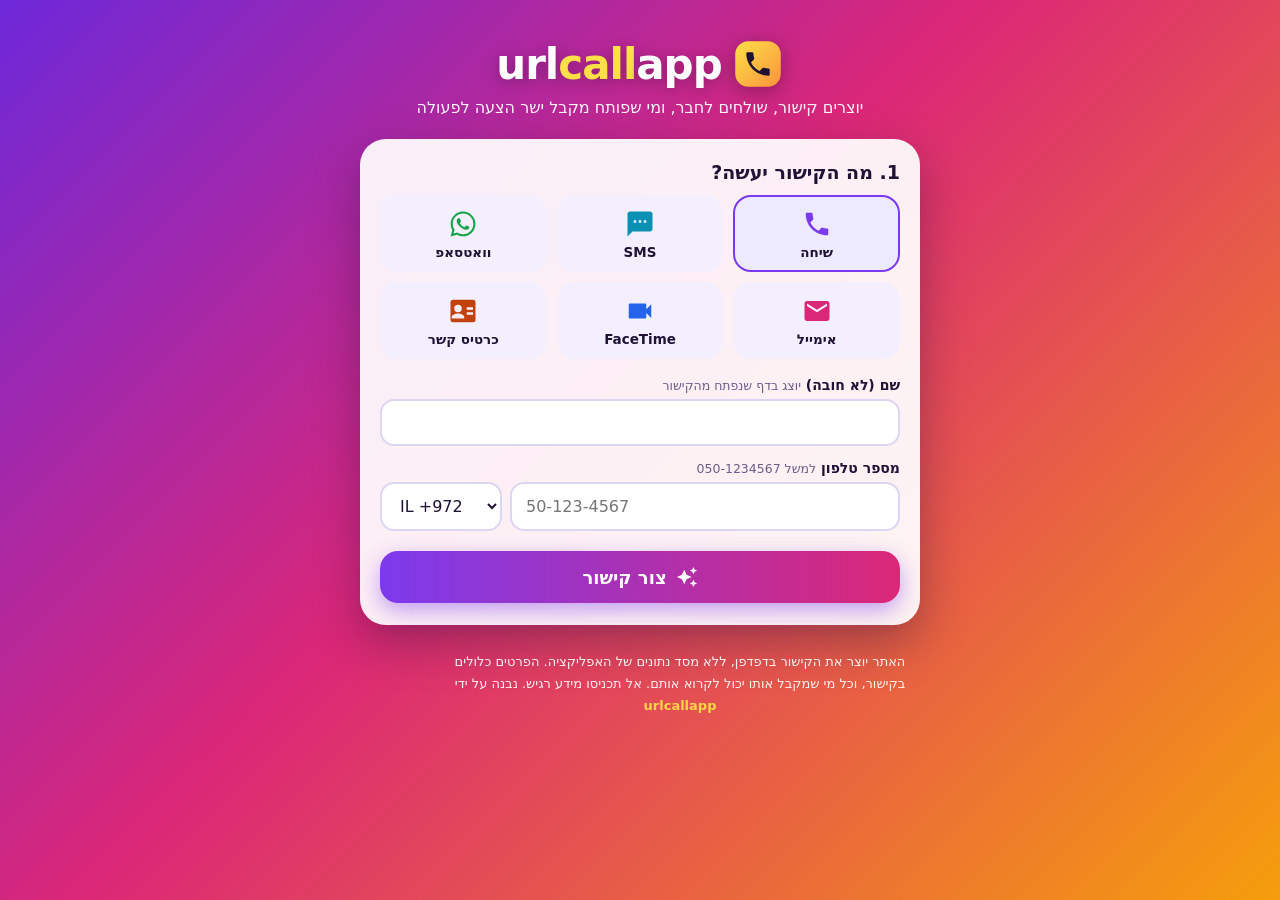
==== commit 1f47d84f: "Promote contact card, QR downloads and repaired icon to production Approved by the owner after testi" ====
--- a/index.html
+++ b/index.html
@@ -15,15 +15,15 @@
 <meta property="og:image:width" content="1200">
 <meta property="og:image:height" content="630">
 <meta name="twitter:card" content="summary_large_image">
-<link rel="icon" type="image/svg+xml" href="favicon.svg">
-<link rel="apple-touch-icon" href="apple-touch-icon.png">
-<link rel="stylesheet" href="style.css">
+<link rel="icon" type="image/svg+xml" href="favicon.svg?v=2">
+<link rel="apple-touch-icon" href="apple-touch-icon.png?v=2">
+<link rel="stylesheet" href="style.css?v=2">
 </head>
 <body data-mode="builder">
 <div class="wrap">
   <header>
     <div class="brand">
-      <svg class="mark" viewBox="0 0 64 64" aria-hidden="true"><defs><linearGradient id="lg" x1="0" y1="0" x2="1" y2="1"><stop offset="0" stop-color="#fde047"/><stop offset="1" stop-color="#fb923c"/></linearGradient></defs><rect x="4" y="4" width="56" height="56" rx="16" fill="url(#lg)"/><path fill="#1f1235" d="M6.62 10.79c1.44 2.83 3.76 5.14 6.59 6.59l2.2-2.2c.27-.27.67-.36 1.02-.24 1.12.37 2.33.57 3.57.57.55 0 1 .45 1 1V20c0 .55-.45 1-1 1-9.39 0-17-7.61-17-17 0-.55.45-1 1-1h3.5c.55 0 1 .45 1 1 0 1.25.2 2.45.57 3.57.11.35.03.74-.25 1.02l-2.2 2.2z" transform="translate(18,18) scale(1.2)"/></svg>
+      <svg class="mark" viewBox="0 0 64 64" aria-hidden="true"><defs><linearGradient id="lg" x1="0" y1="0" x2="1" y2="1"><stop offset="0" stop-color="#fde047"/><stop offset="1" stop-color="#fb923c"/></linearGradient></defs><rect x="4" y="4" width="56" height="56" rx="16" fill="url(#lg)"/><path fill="#1f1235" d="M6.62 10.79c1.44 2.83 3.76 5.14 6.59 6.59l2.2-2.2c.27-.27.67-.36 1.02-.24 1.12.37 2.33.57 3.57.57.55 0 1 .45 1 1V20c0 .55-.45 1-1 1-9.39 0-17-7.61-17-17 0-.55.45-1 1-1h3.5c.55 0 1 .45 1 1 0 1.25.2 2.45.57 3.57.11.35.03.74-.25 1.02l-2.2 2.2z" transform="translate(12.8,12.8) scale(1.6)"/></svg>
       <div class="logo">url<span>call</span>app</div>
     </div>
     <p class="sub">יוצרים קישור, שולחים לחבר, ומי שפותח מקבל ישר הצעה לפעולה</p>
@@ -34,7 +34,7 @@
     <div class="proto-grid" id="protos"></div>
     <div id="fields"></div>
     <button class="btn" id="gen"><svg viewBox="0 0 24 24" fill="currentColor" aria-hidden="true"><path d="M19 9l1.25-2.75L23 5l-2.75-1.25L19 1l-1.25 2.75L15 5l2.75 1.25L19 9zm-7.5.5L9 4 6.5 9.5 1 12l5.5 2.5L9 20l2.5-5.5L17 12l-5.5-2.5zM19 15l-1.25 2.75L15 19l2.75 1.25L19 23l1.25-2.75L23 19l-2.75-1.25L19 15z"/></svg>צור קישור</button>
-    <div id="result">
+    <div id="result" aria-live="polite">
       <h2>2. הקישור מוכן</h2>
       <div class="link-box">
         <div id="out"></div>
@@ -44,6 +44,7 @@
         <a class="ghost" id="try" href="#" target="_blank" rel="noopener"><svg viewBox="0 0 24 24" fill="currentColor" aria-hidden="true"><path d="M19 19H5V5h7V3H5c-1.11 0-2 .9-2 2v14c0 1.1.89 2 2 2h14c1.1 0 2-.9 2-2v-7h-2v7zM14 3v2h3.59l-9.83 9.83 1.41 1.41L19 6.41V10h2V3h-7z"/></svg>נסה את הקישור</a>
         <button class="ghost" id="share"><svg viewBox="0 0 24 24" fill="currentColor" aria-hidden="true"><path d="M18 16.08c-.76 0-1.44.3-1.96.77L8.91 12.7c.05-.23.09-.46.09-.7s-.04-.47-.09-.7l7.05-4.11c.54.5 1.25.81 2.04.81 1.66 0 3-1.34 3-3s-1.34-3-3-3-3 1.34-3 3c0 .24.04.47.09.7L8.04 9.81C7.5 9.31 6.79 9 6 9c-1.66 0-3 1.34-3 3s1.34 3 3 3c.79 0 1.5-.31 2.04-.81l7.12 4.16c-.05.21-.08.43-.08.65 0 1.61 1.31 2.92 2.92 2.92 1.61 0 2.92-1.31 2.92-2.92s-1.31-2.92-2.92-2.92z"/></svg>שיתוף</button>
       </div>
+      <section class="qr-panel" aria-label="קוד QR לקישור"><h3>סריקה במקום הקלדה</h3><p>אותו קישור, בקוד QR שאפשר לשמור ולשתף</p><canvas id="qr" aria-label="קוד QR לקישור שנוצר" role="img"></canvas><p id="qr-error" role="status" hidden></p><button class="ghost" id="download-qr">הורדת QR כתמונה</button><small>הקוד נוצר כאן בדפדפן, ללא שירות חיצוני</small></section>
     </div>
   </div>
 
@@ -54,6 +55,7 @@
   </footer>
 </div>
 <div class="toast" id="toast">הקישור הועתק!</div>
-<script src="app.js"></script>
+<script src="vendor/qr.js"></script>
+<script src="app.js?v=2"></script>
 </body>
 </html>
--- a/style.css
+++ b/style.css
@@ -48,9 +48,10 @@
   }
   input:focus,textarea:focus,select:focus{border-color:#7c3aed}
   textarea{min-height:74px;resize:vertical}
-  .phone-row{display:flex;gap:8px;direction:ltr}
-  .phone-row select{width:122px;flex:none;direction:ltr}
-  .phone-row input{flex:1;direction:ltr;text-align:left}
+  .phone-row{display:grid;grid-template-columns:122px minmax(0,1fr);gap:8px;direction:ltr}
+  .phone-row>*{min-width:0}
+  .phone-row select{width:100%;direction:ltr}
+  .phone-row input{width:100%;direction:ltr;text-align:left}
   .ltr{direction:ltr;text-align:left}
   .btn{
     display:flex;align-items:center;justify-content:center;gap:9px;width:100%;border:0;cursor:pointer;
@@ -101,3 +102,15 @@
     opacity:0;pointer-events:none;transition:all .25s ease;box-shadow:0 10px 26px rgba(0,0,0,.3);
   }
   .toast.show{opacity:1;transform:translateX(-50%) translateY(0)}
+
+/* Contact card + QR additions */
+.proto{font:inherit;color:inherit}.proto[data-p="contact"] svg{color:#c2410c}.proto[data-p="contact"].active{border-color:#ea580c;background:#fff0df}.proto:focus-visible,.ghost:focus-visible,.btn:focus-visible{outline:3px solid #fde047;outline-offset:3px}
+.contact-options{border:1px solid #ddd6f3;border-radius:14px;padding:12px;margin-top:18px;display:flex;gap:18px;flex-wrap:wrap}.contact-options legend{font-size:13px;padding:0 5px}.contact-options label{margin:0;display:flex;align-items:center;gap:6px}.contact-options input{width:18px;height:18px;accent-color:#7c3aed}
+.qr-panel{margin-top:22px;border-top:1px solid #ddd6f3;padding-top:20px;text-align:center}.qr-panel h3{font-size:18px}.qr-panel p{font-size:13px;color:#6b5f8a;margin:7px 0 12px}.qr-panel canvas{width:min(100%,240px)!important;height:auto!important;border-radius:12px;display:block;margin:0 auto 12px}.qr-panel canvas[hidden]{display:none}.qr-panel .ghost{width:100%}.qr-panel small{font-size:12px;display:block;margin-top:9px;color:#6b5f8a}.ghost:disabled{opacity:.5;cursor:not-allowed}
+.contact-card{text-align:center;padding:28px 22px}.contact-avatar{display:grid;place-items:center;width:76px;height:76px;margin:0 auto 16px;border-radius:24px;background:linear-gradient(135deg,#ede9fe,#fce7f3);font-size:38px;color:#7c3aed}.contact-card h1{font-size:28px;overflow-wrap:anywhere}.contact-detail{direction:ltr;overflow-wrap:anywhere;color:#6b5f8a;margin-top:8px}#contact-actions{display:grid;gap:12px;margin-top:26px}.contact-action{display:flex;justify-content:center;align-items:center;gap:10px;border-radius:16px;padding:15px;text-decoration:none;color:white;font-size:18px;font-weight:750;background:#7c3aed}.contact-action svg{width:24px;height:24px}.contact-action.whatsapp{background:#15803d}.contact-action.sms{background:#0e7490}.contact-action.mailto{background:#be185d}
+@media(max-width:380px){.card{padding:20px 14px}.phone-row{grid-template-columns:105px minmax(0,1fr)}.copy-btn{padding:0 11px}.actions-row{flex-wrap:wrap}.ghost{min-width:120px}.contact-options{gap:12px}}
+@media(prefers-reduced-motion:reduce){*{animation:none!important;scroll-behavior:auto!important;transition:none!important}}
+
+body{min-height:100vh;background-attachment:scroll}
+
+#out{min-width:0;max-height:112px;overflow:auto;display:block}.copy-btn{align-self:stretch}
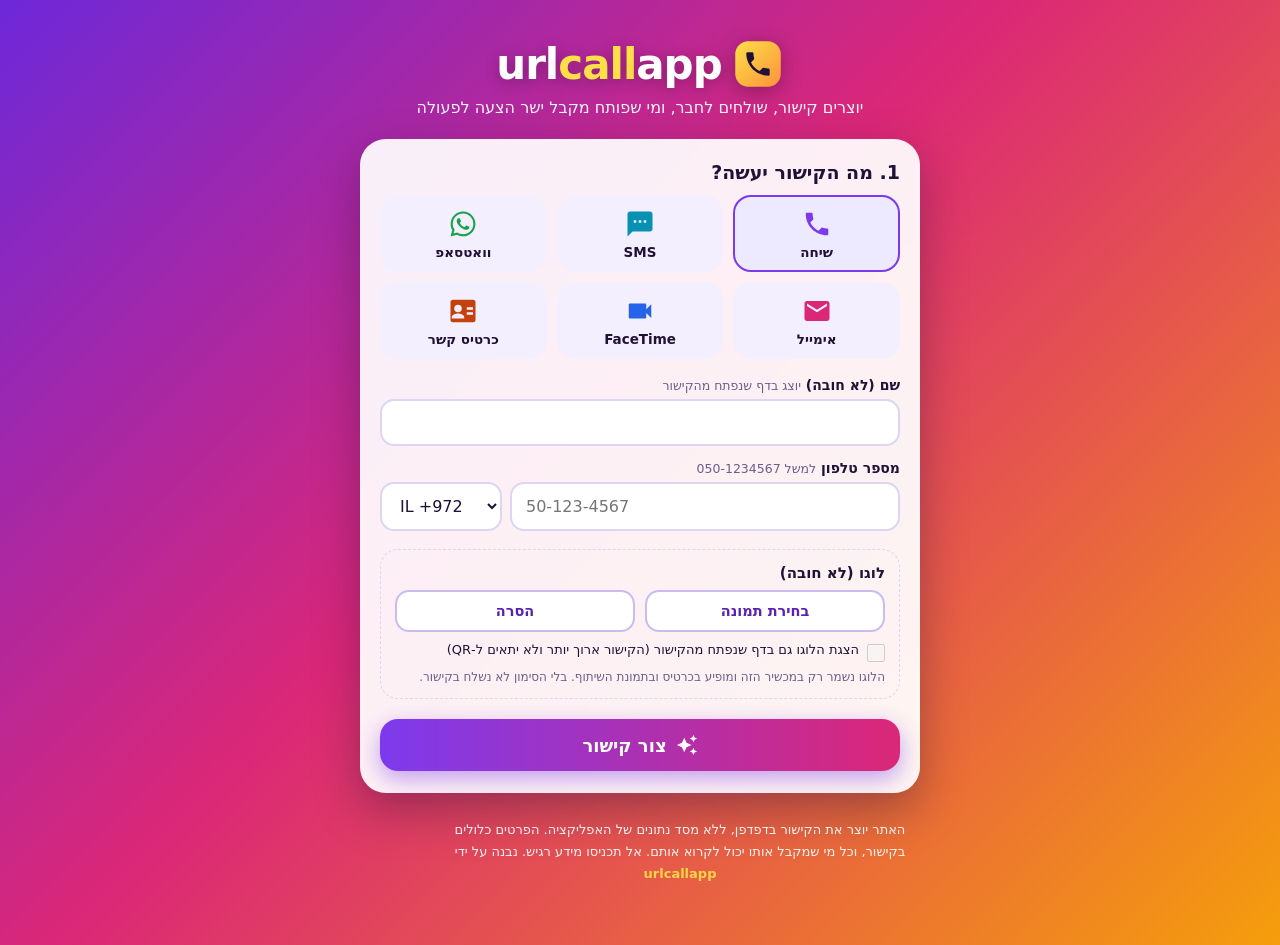
==== commit 890a8374: "Promote names and logo (card + share image) from /test to production" ====
--- a/index.html
+++ b/index.html
@@ -17,7 +17,7 @@
 <meta name="twitter:card" content="summary_large_image">
 <link rel="icon" type="image/svg+xml" href="favicon.svg?v=2">
 <link rel="apple-touch-icon" href="apple-touch-icon.png?v=2">
-<link rel="stylesheet" href="style.css?v=2">
+<link rel="stylesheet" href="style.css?v=4">
 </head>
 <body data-mode="builder">
 <div class="wrap">
@@ -33,6 +33,17 @@
     <h2>1. מה הקישור יעשה?</h2>
     <div class="proto-grid" id="protos"></div>
     <div id="fields"></div>
+    <section class="logo-box" aria-label="לוגו">
+      <h3>לוגו (לא חובה)</h3>
+      <div class="logo-row">
+        <img id="logoPrev" alt="הלוגו שנבחר" hidden>
+        <button type="button" class="ghost" id="logoPick">בחירת תמונה</button>
+        <button type="button" class="ghost" id="logoClear" hidden>הסרה</button>
+        <input type="file" id="logoFile" accept="image/*" hidden>
+      </div>
+      <label class="embed-opt"><input type="checkbox" id="logoEmbed" disabled> הצגת הלוגו גם בדף שנפתח מהקישור (הקישור ארוך יותר ולא יתאים ל-QR)</label>
+      <small>הלוגו נשמר רק במכשיר הזה ומופיע בכרטיס ובתמונת השיתוף. בלי הסימון לא נשלח בקישור.</small>
+    </section>
     <button class="btn" id="gen"><svg viewBox="0 0 24 24" fill="currentColor" aria-hidden="true"><path d="M19 9l1.25-2.75L23 5l-2.75-1.25L19 1l-1.25 2.75L15 5l2.75 1.25L19 9zm-7.5.5L9 4 6.5 9.5 1 12l5.5 2.5L9 20l2.5-5.5L17 12l-5.5-2.5zM19 15l-1.25 2.75L15 19l2.75 1.25L19 23l1.25-2.75L23 19l-2.75-1.25L19 15z"/></svg>צור קישור</button>
     <div id="result" aria-live="polite">
       <h2>2. הקישור מוכן</h2>
@@ -55,7 +66,18 @@
   </footer>
 </div>
 <div class="toast" id="toast">הקישור הועתק!</div>
+<div class="share-sheet" id="shareSheet" hidden>
+  <div class="share-dialog" role="dialog" aria-modal="true" aria-labelledby="shareTitle">
+    <h3 id="shareTitle">שיתוף מעוצב</h3>
+    <p class="why">תמונה של הכרטיס שיצרת + הקישור, ישר לשיתוף</p>
+    <div class="share-preview" id="sharePreview" hidden><img id="shareImg" alt="תצוגה מקדימה של תמונת השיתוף"></div>
+    <button class="btn" id="shareGo"><svg viewBox="0 0 24 24" fill="currentColor" aria-hidden="true"><path d="M18 16.08c-.76 0-1.44.3-1.96.77L8.91 12.7c.05-.23.09-.46.09-.7s-.04-.47-.09-.7l7.05-4.11c.54.5 1.25.81 2.04.81 1.66 0 3-1.34 3-3s-1.34-3-3-3-3 1.34-3 3c0 .24.04.47.09.7L8.04 9.81C7.5 9.31 6.79 9 6 9c-1.66 0-3 1.34-3 3s1.34 3 3 3c.79 0 1.5-.31 2.04-.81l7.12 4.16c-.05.21-.08.43-.08.65 0 1.61 1.31 2.92 2.92 2.92 1.61 0 2.92-1.31 2.92-2.92s-1.31-2.92-2.92-2.92z"/></svg>שיתוף</button>
+    <button class="ghost" id="shareDownload"><svg viewBox="0 0 24 24" fill="currentColor" aria-hidden="true"><path d="M19 9h-4V3H9v6H5l7 7 7-7zM5 18v2h14v-2H5z"/></svg>שמירת התמונה</button>
+    <button class="ghost" id="shareCancel">ביטול</button>
+    <p id="qrNote" class="qr-note" role="status" hidden>הקישור ארוך מדי לקוד QR, ולכן התמונה נוצרה בלי QR. הקישור עצמו נשלח כרגיל. להוספת QR אפשר לבטל את הצגת הלוגו בדף שנפתח.</p>
+    <small>התמונה נוצרת כאן בדפדפן, בלי שרת ובלי שירות חיצוני</small>
+  </div>
 <script src="vendor/qr.js"></script>
-<script src="app.js?v=2"></script>
+<script src="app.js?v=4"></script>
 </body>
 </html>
--- a/style.css
+++ b/style.css
@@ -114,3 +114,31 @@
 body{min-height:100vh;background-attachment:scroll}
 
 #out{min-width:0;max-height:112px;overflow:auto;display:block}.copy-btn{align-self:stretch}
+
+/* Designed share sheet */
+.share-sheet{position:fixed;inset:0;background:rgba(31,18,53,.55);backdrop-filter:blur(3px);display:flex;align-items:flex-end;justify-content:center;padding:18px;z-index:50}
+.share-sheet[hidden]{display:none}
+.share-dialog{background:var(--card);border-radius:26px;padding:22px 20px;width:100%;max-width:440px;max-height:calc(100vh - 40px);overflow:auto;box-shadow:0 18px 45px rgba(31,18,53,.4)}
+.share-dialog h3{font-size:19px}
+.share-dialog .why{font-size:13px;color:#6b5f8a;margin:4px 0 6px}
+.share-preview{margin:14px 0 2px}
+.share-preview img{width:min(100%,300px);border-radius:18px;box-shadow:0 8px 22px rgba(31,18,53,.25);display:block;margin:0 auto}
+.share-dialog .btn{margin-top:16px}
+.share-dialog .ghost{width:100%;margin-top:8px}
+.share-dialog small{display:block;margin-top:10px;font-size:12px;color:#6b5f8a}
+.btn:disabled{opacity:.6;cursor:default}
+.toast{z-index:60}
+@media(min-width:560px){.share-sheet{align-items:center}}
+.logo-box{margin:18px 0 6px;padding:14px;border:1px dashed #ddd6f3;border-radius:18px}
+.logo-box h3{font-size:15px;margin-bottom:8px}
+.logo-row{display:flex;align-items:center;gap:10px;flex-wrap:wrap}
+.logo-row img{width:56px;height:56px;border-radius:14px;object-fit:cover;border:1px solid #ddd6f3}
+.logo-row .ghost{width:auto}
+.logo-box .embed-opt{display:flex;gap:8px;align-items:flex-start;margin-top:10px;font-size:13px;font-weight:500}
+.logo-box small{display:block;margin-top:8px;font-size:12px;color:#6b5f8a}
+.land-logo{width:96px;height:96px;border-radius:24px;object-fit:cover;display:block;margin:0 auto 10px;box-shadow:0 6px 18px rgba(31,18,53,.2)}
+.land-name{font-size:24px;font-weight:800;margin:4px 0}
+.contact-avatar.has-logo{background:none;padding:0;overflow:hidden}
+.contact-avatar .logo-img{width:100%;height:100%;object-fit:cover;border-radius:inherit;display:block}
+.logo-box input[type=checkbox]{width:18px;height:18px;flex:none;margin:2px 0 0;padding:0}.logo-box .embed-opt{flex-direction:row}
+.qr-note{margin-top:10px;padding:10px 12px;border-radius:12px;background:#fef3c7;color:#78350f;font-size:13px}.qr-note[hidden]{display:none}
